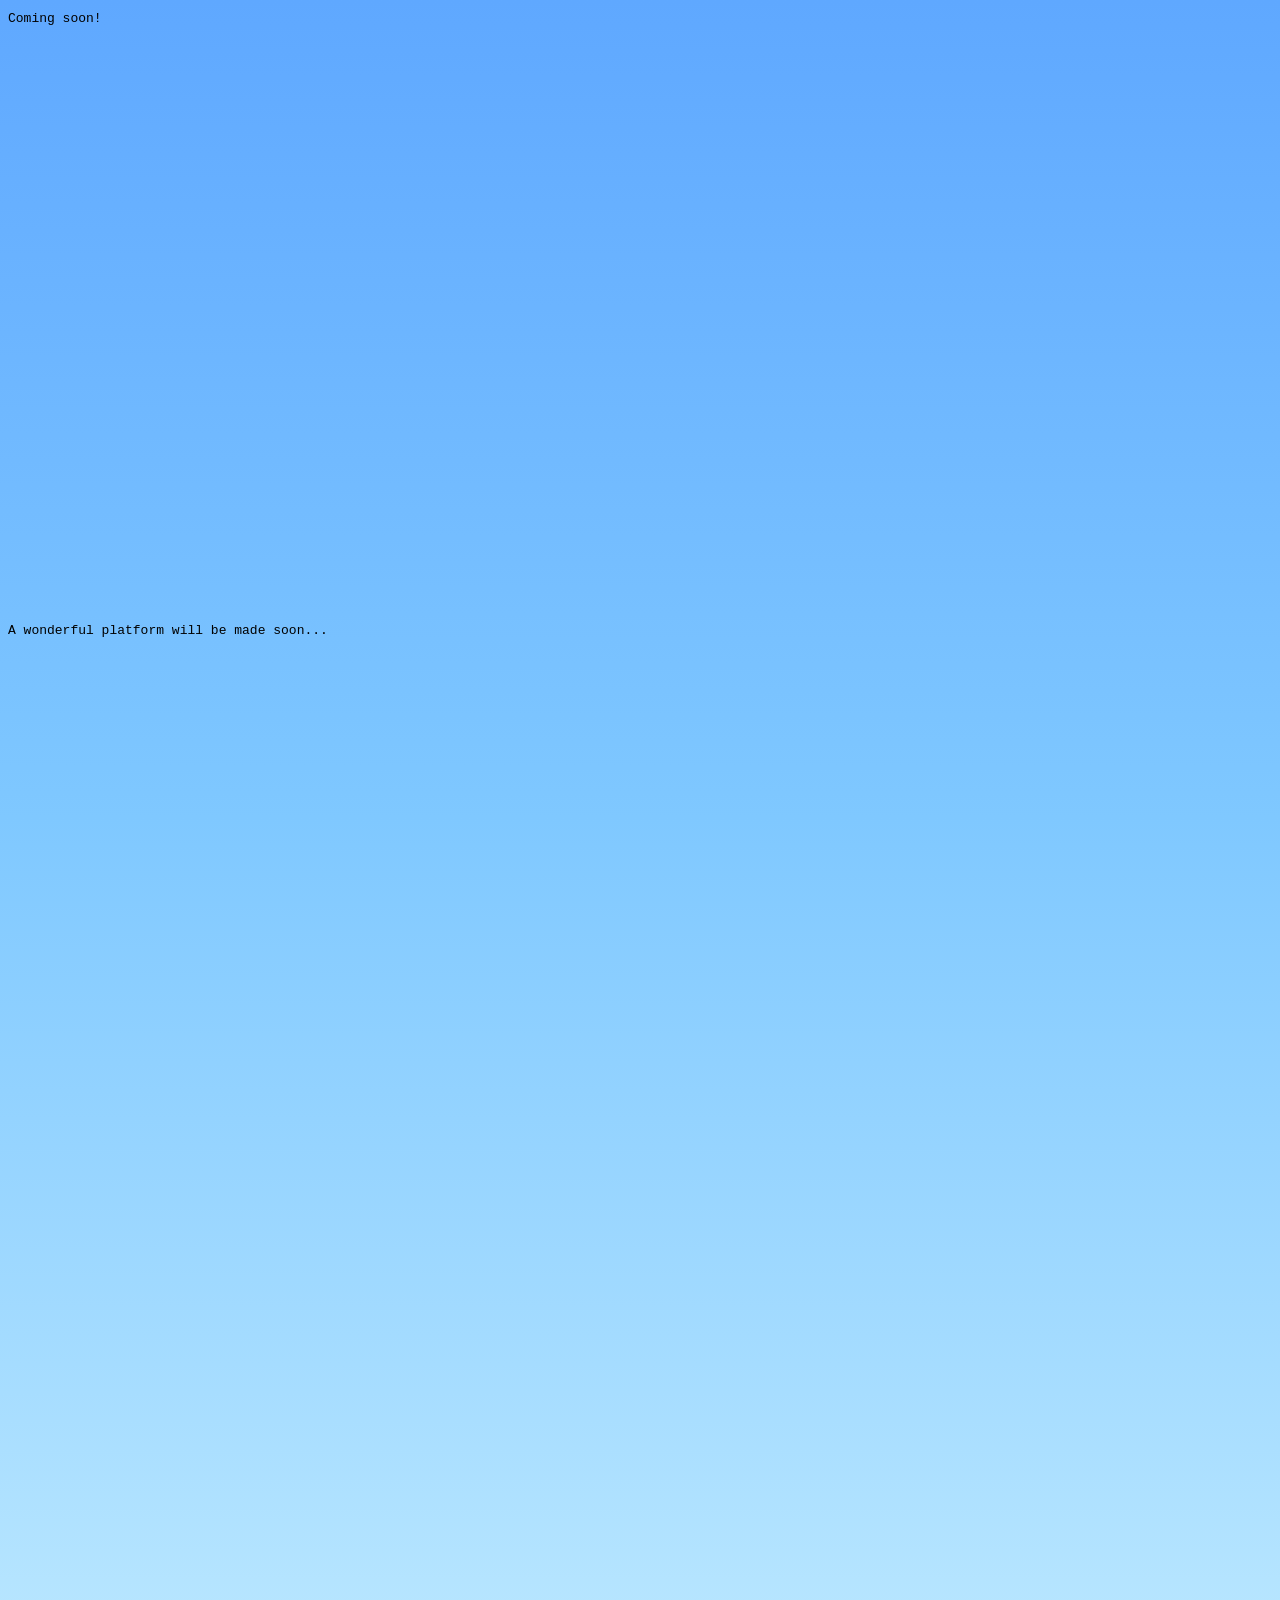
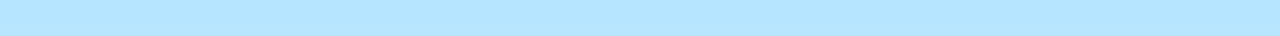
==== index.html @ 1860f33e "Create index.html" ====
<!DOCTYPE html>
<html>
<head>
<title>Everfrost</title>
</head>
<body style="background: #5FA8FF; background: linear-gradient(180deg, rgba(95, 168, 255, 1) 0%, rgba(127, 200, 255, 1) 50%, rgba(184, 230, 255, 1) 100%);">

<code>Coming soon!</code>
<br /><br /><br /><br /> <br /><br /><br /><br /><br /><br /><br /><br /><br /><br /><br /><br /><br /><br /><br /><br /><br /><br /><br /><br /><br /><br /><br /><br /><br /><br /><br /><br /><br /><br /><code>A wonderful platform will be made soon...</code><br /><br /><br /><br /><br /><br /><br /><br /><br /><br /><br /><br /><br /><br /><br /><br /><br /><br /><br /><br /><br /><br /><br /><br /><br /><br /><br /><br /><br /><br /><br /><br /><br /><br /><br /><br /><br /><br /><br /><br /><br /><br /><br /><br /><br /><br /><br /><br /><br /><br /><br /><br /><br /><br /><br /><br />

</body>
</html>
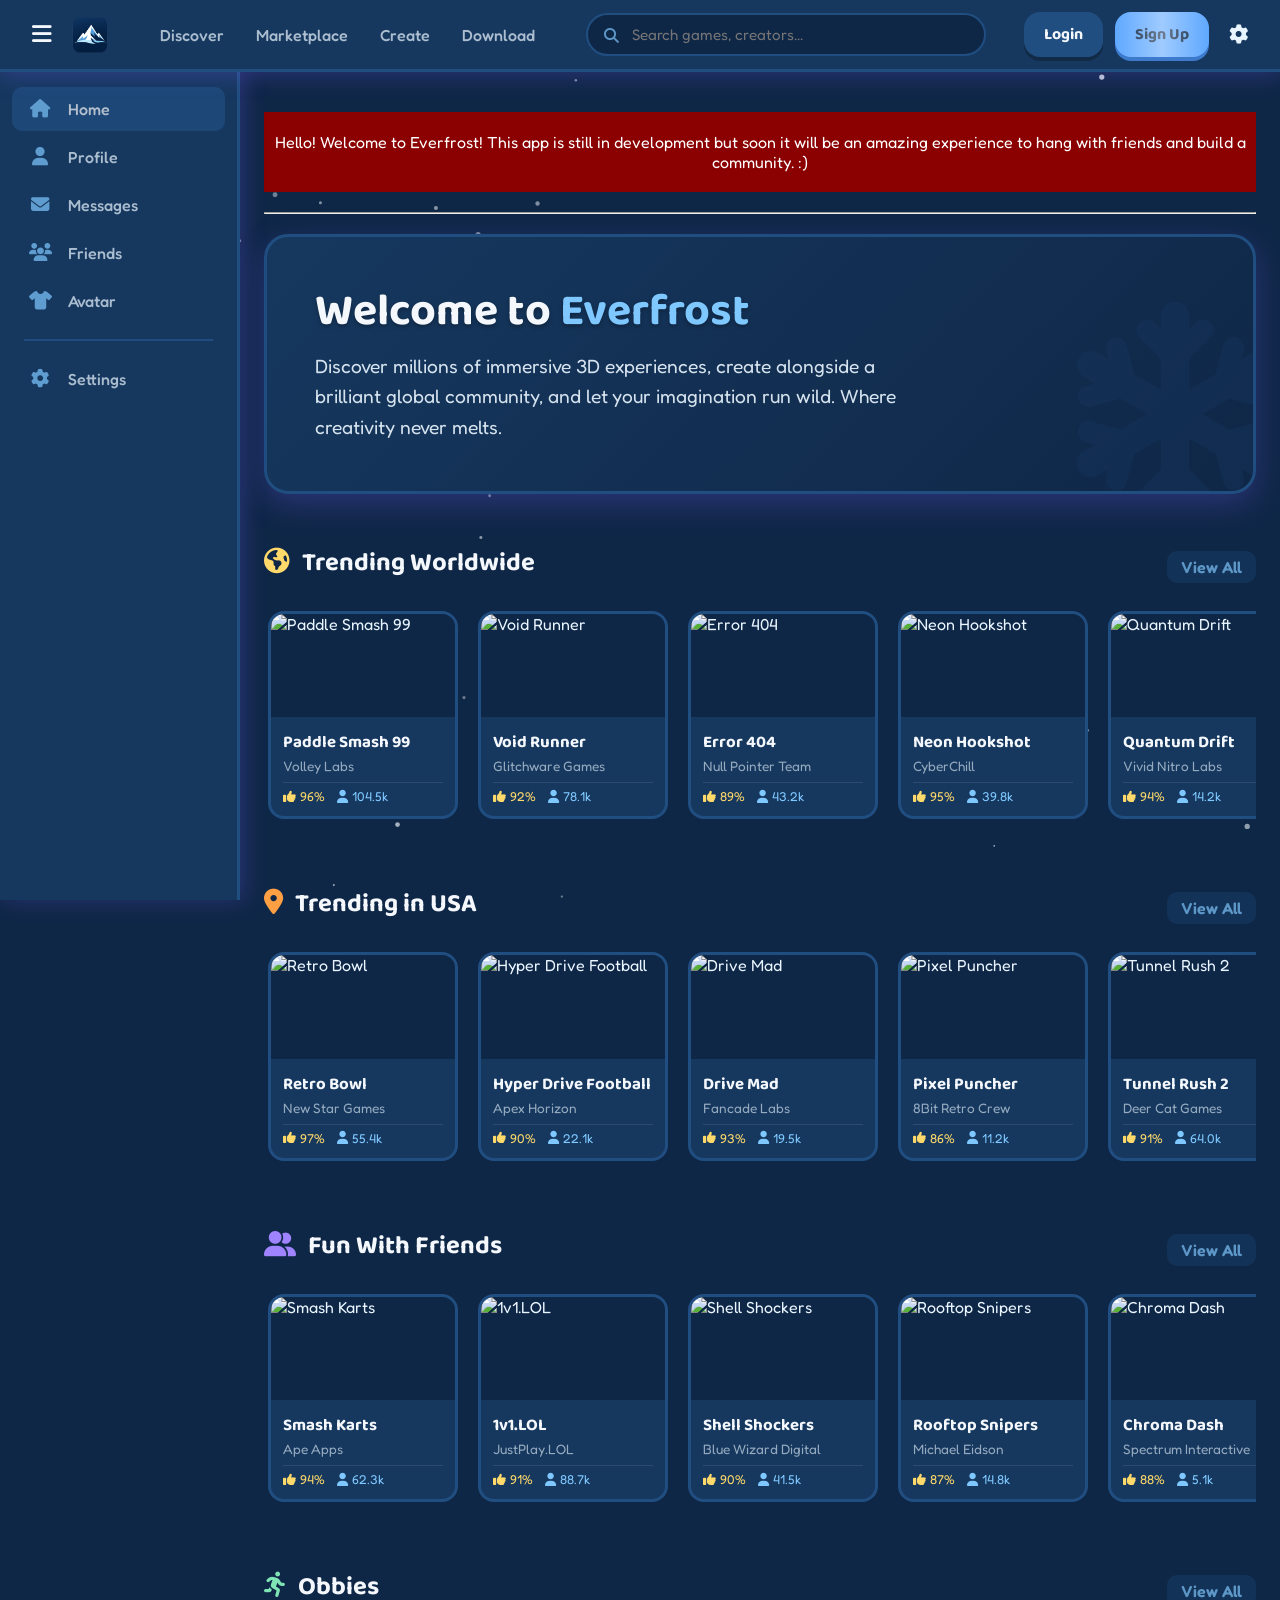
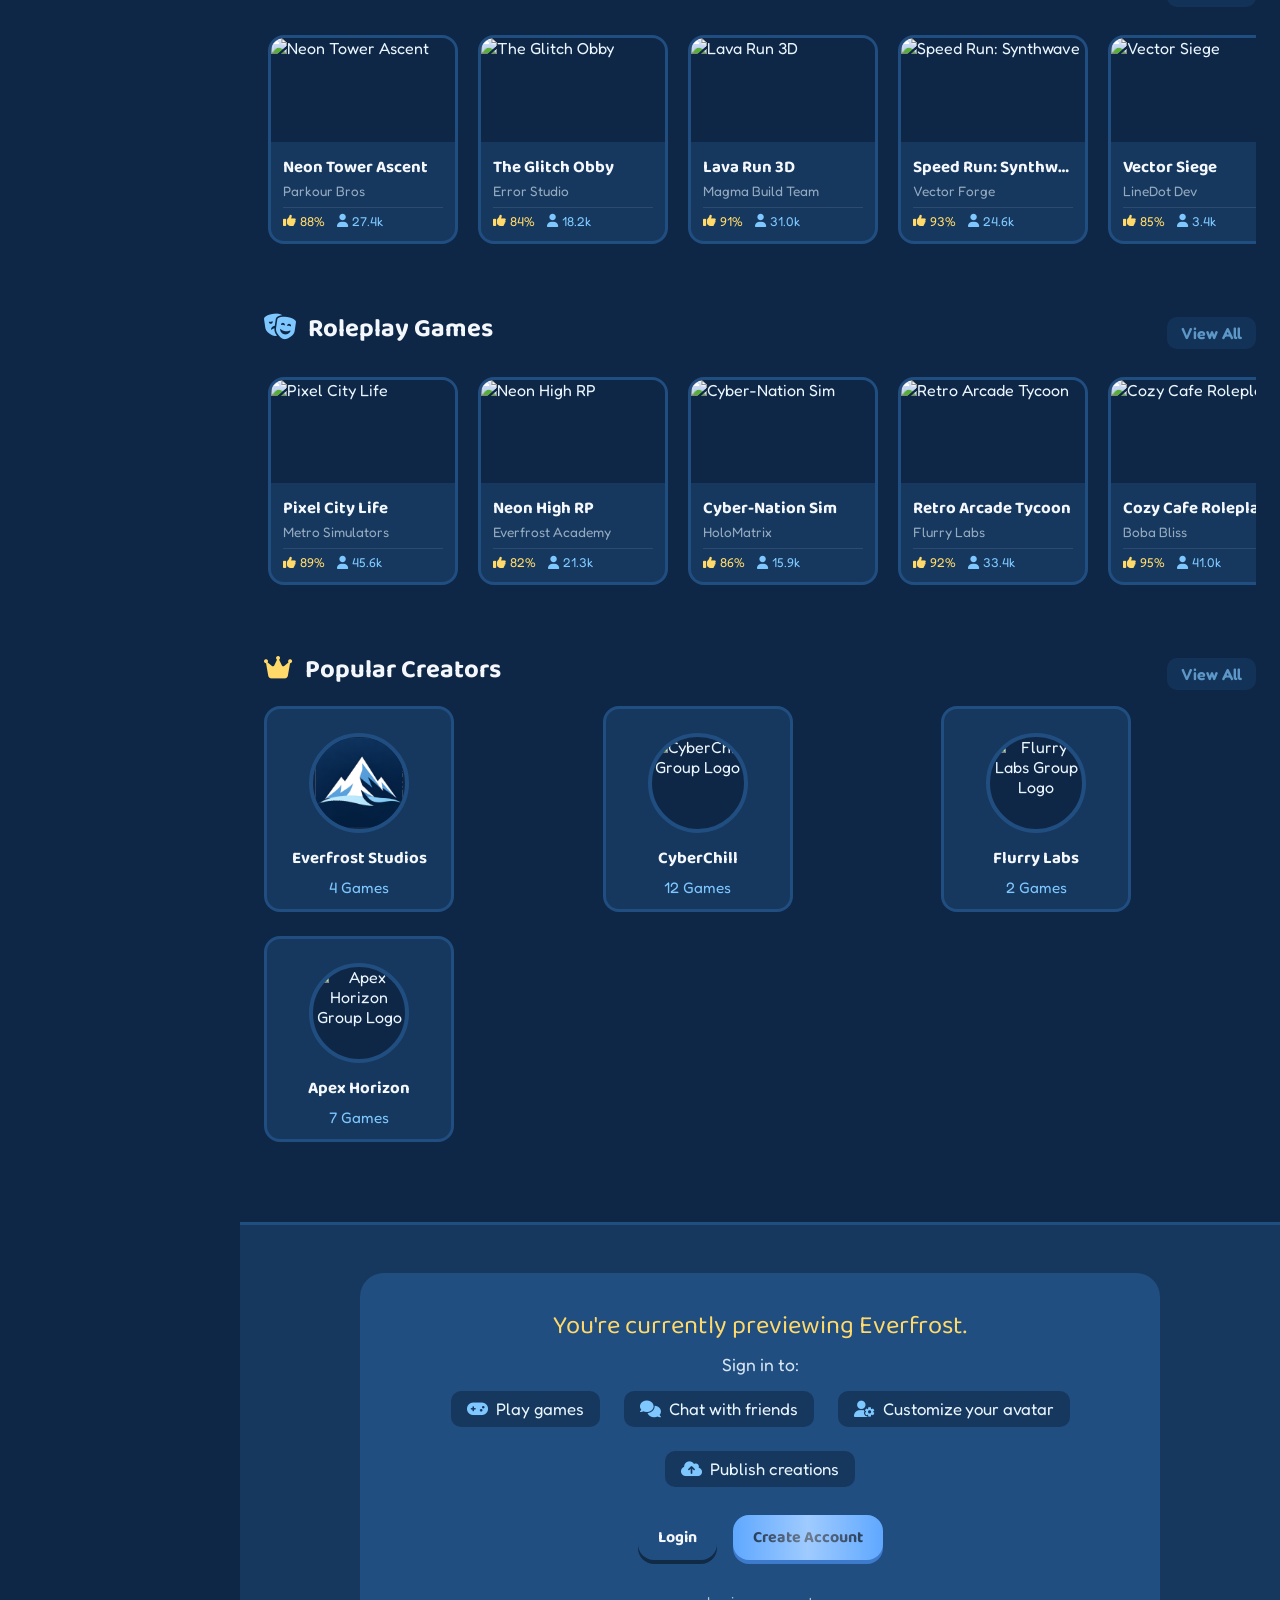
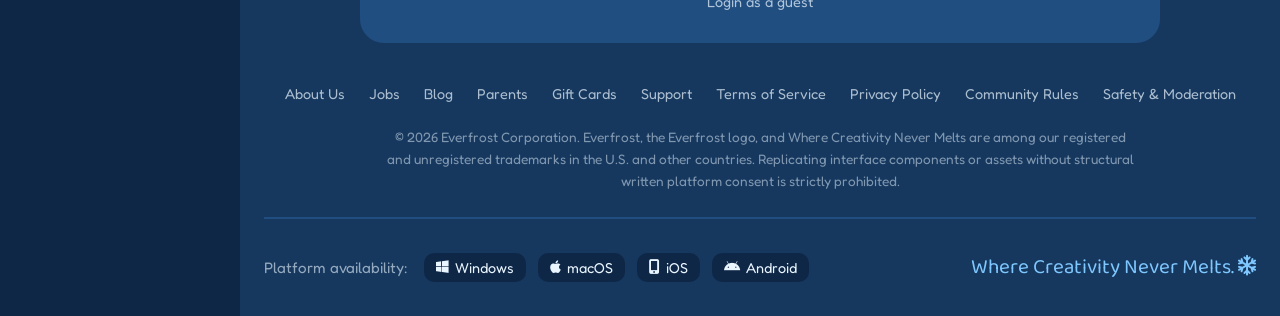
==== commit c6dad525: "Change greeting from 'Hello' to 'Goodbye'" ====
--- a/index.html
+++ b/index.html
@@ -1,12 +1,1697 @@
 <!DOCTYPE html>
-<html>
+<html lang="en">
 <head>
-<title>Everfrost</title>
+    <meta charset="UTF-8">
+    <meta name="viewport" content="width=device-width, initial-scale=1.0">
+    <title>Welcome to Everfrost: Where Creativity Never Melts</title>
+    
+    <link rel="icon" href="https://everfrostapp.github.io/assets/logos/favicon.ico">
+    <link rel="icon" type="image/png" href="/assets/logos/favicon-96x96.png" sizes="96x96" />
+    <link rel="icon" type="image/svg+xml" href="/assets/logos/favicon.svg" />
+    <link rel="shortcut icon" href="/assets/logos/favicon.ico" />
+    <link rel="apple-touch-icon" sizes="180x180" href="/assets/logos/apple-touch-icon.png" />
+    <meta name="apple-mobile-web-app-title" content="Everfrost" />
+    <link rel="manifest" href="/assets/logos/site.webmanifest" />
+
+    <link href="https://fonts.googleapis.com/css2?family=Baloo+2:wght@700&family=Fredoka:wght@400;500;700&display=swap" rel="stylesheet">
+    
+    <link rel="stylesheet" href="https://cdnjs.cloudflare.com/ajax/libs/font-awesome/6.4.2/css/all.min.css">
+
+    <style>
+        /* ========================================================================== 
+           EVERFROST CORE THEME & RESET 
+           ========================================================================== */ 
+        :root { 
+            /* Colors */ 
+            --primary: #5FA8FF; 
+            --primary-light: #7FC8FF; 
+            --background: #0F2747; 
+            --surface: #16385F; 
+            --surface-light: #214E81; 
+            --snow: #F4F8FC; 
+            --text: #EAF6FF; 
+            --success: #7FE5B5; 
+            --warning: #FFD96A; 
+            --danger: #FF7272; 
+            
+            /* NEW UPGRADE: Palette Depth Variables */
+            --cyan-accent: #A3E5FF;
+            --purple-glow: rgba(124, 92, 255, 0.25);
+            
+            /* Radius */ 
+            --radius-sm: 10px; 
+            --radius-md: 16px; 
+            --radius-lg: 24px; 
+            /* Transitions */ 
+            --transition-smooth: cubic-bezier(0.25, 0.8, 0.25, 1); 
+        } 
+        * { 
+            box-sizing: border-box; 
+            margin: 0; 
+            padding: 0; 
+        } 
+        body.ef-body { 
+            background-color: var(--background); 
+            color: var(--text); 
+            font-family: 'Fredoka', sans-serif; 
+            min-height: 100vh; 
+            display: flex; 
+            flex-direction: column; 
+            overflow-x: hidden; 
+        } 
+        h1, h2, h3, h4, .ef-logo-text, .ef-btn { 
+            font-family: 'Baloo 2', sans-serif; 
+            font-weight: 700; 
+        } 
+        a { 
+            color: inherit; 
+            text-decoration: none; 
+        } 
+
+        /* Background Canvas Layer for Snow */
+        #snow-canvas {
+            position: fixed;
+            top: 0;
+            left: 0;
+            width: 100%;
+            height: 100%;
+            z-index: 1;
+            pointer-events: none;
+        }
+        
+        /* ========================================================================== 
+           LAYOUT CONTAINERS & SIDEBAR SPACE
+           ========================================================================== */ 
+        .ef-nav-container, .ef-content-container, .ef-footer-container { 
+            width: 100%; 
+            max-width: 1400px; 
+            margin: 0 auto; 
+            padding: 0 24px; 
+            position: relative;
+            z-index: 2;
+        } 
+        .ef-main-content { 
+            flex: 1; 
+            padding: 40px 0; 
+            margin-left: 240px; 
+            transition: margin-left 0.3s var(--transition-smooth);
+            position: relative;
+            z-index: 2;
+        } 
+        
+        /* ROBLOX-STYLE HORIZONTAL CAROUSEL TRACKS */
+        .ef-carousel-container {
+            position: relative;
+            width: 100%;
+        }
+        .ef-carousel-track {
+            display: flex;
+            gap: 20px;
+            overflow-x: auto;
+            scroll-behavior: smooth;
+            padding: 12px 4px 24px 4px;
+            scrollbar-width: none; /* Firefox */
+        }
+        .ef-carousel-track::-webkit-scrollbar {
+            display: none; /* Chrome/Safari */
+        }
+
+        /* Grid Layouts for Creators remaining static */ 
+        .ef-grid { 
+            display: grid; 
+            gap: 24px; 
+        } 
+        .ef-grid-creators { 
+            grid-template-columns: repeat(auto-fill, minmax(280px, 1fr)); 
+        } 
+        
+        /* ========================================================================== 
+           COMPONENTS: HEADER & INTERACTIVE SEARCH DROPDOWN
+           ========================================================================== */ 
+        .ef-header { 
+            background-color: var(--surface); 
+            padding: 12px 0; 
+            border-bottom: 3px solid var(--surface-light); 
+            box-shadow: 0 4px 20px var(--purple-glow); 
+            position: sticky; 
+            top: 0; 
+            z-index: 110; 
+        } 
+        .ef-nav-container { 
+            display: flex; 
+            align-items: center; 
+            justify-content: space-between;
+            gap: 24px; 
+        } 
+        .ef-menu-toggle {
+            background: none;
+            border: none;
+            color: var(--snow);
+            font-size: 1.4rem;
+            cursor: pointer;
+            padding: 4px 8px;
+            border-radius: var(--radius-sm);
+            transition: background-color 0.2s;
+            display: flex;
+            align-items: center;
+            justify-content: center;
+        }
+        .ef-menu-toggle:hover {
+            background-color: var(--surface-light);
+        }
+        .ef-header-left {
+            display: flex;
+            align-items: center;
+            gap: 12px;
+            flex-shrink: 0;
+        }
+        .ef-logo { 
+            display: flex; 
+            align-items: center; 
+            color: var(--snow); 
+        } 
+        .ef-logo-img {
+            height: 36px;
+            width: auto;
+            object-fit: contain;
+        }
+        .ef-nav {
+            display: flex;
+            align-items: center;
+        }
+        .ef-nav-list { 
+            display: flex; 
+            list-style: none; 
+            gap: 4px; 
+        } 
+        .ef-nav-link { 
+            font-size: 1rem; 
+            padding: 8px 14px; 
+            border-radius: var(--radius-sm); 
+            transition: all 0.2s var(--transition-smooth); 
+            font-weight: 500; 
+            white-space: nowrap;
+        } 
+        .ef-nav-link:hover, .ef-nav-link.ef-active { 
+            background-color: var(--surface-light); 
+            color: var(--cyan-accent); 
+        } 
+        
+        /* Search Container System */ 
+        .ef-search-container { 
+            flex: 1; 
+            max-width: 400px; 
+            position: relative;
+        } 
+        .ef-search-input-wrapper { 
+            position: relative; 
+            width: 100%; 
+        } 
+        .ef-search-icon { 
+            position: absolute; 
+            left: 18px; 
+            top: 50%; 
+            transform: translateY(-50%); 
+            color: var(--primary-light); 
+            opacity: 0.7; 
+            font-size: 0.95rem; 
+            z-index: 5;
+        } 
+        .ef-search-input { 
+            width: 100%; 
+            background-color: var(--background); 
+            border: 2px solid var(--surface-light); 
+            border-radius: var(--radius-lg); 
+            padding: 10px 20px 10px 44px; 
+            color: var(--snow); 
+            font-family: inherit; 
+            font-size: 0.95rem; 
+            transition: all 0.2s var(--transition-smooth); 
+            position: relative;
+        } 
+        .ef-search-input:focus { 
+            outline: none; 
+            border-color: var(--primary); 
+            box-shadow: 0 0 12px rgba(95, 168, 255, 0.2); 
+        } 
+        
+        .ef-search-dropdown {
+            position: absolute;
+            top: 100%;
+            left: 0;
+            right: 0;
+            margin-top: 8px;
+            background-color: var(--surface);
+            border: 2px solid var(--surface-light);
+            border-radius: var(--radius-md);
+            box-shadow: 0 12px 28px rgba(0, 0, 0, 0.6);
+            display: none;
+            flex-direction: column;
+            overflow: hidden;
+            z-index: 200;
+        }
+        .ef-dropdown-item {
+            display: flex;
+            align-items: center;
+            gap: 12px;
+            padding: 12px 18px;
+            font-size: 0.95rem;
+            color: var(--text);
+            transition: background-color 0.15s;
+            cursor: pointer;
+            border-bottom: 1px solid rgba(33, 78, 129, 0.4);
+        }
+        .ef-dropdown-item:last-child {
+            border-bottom: none;
+        }
+        .ef-dropdown-item:hover {
+            background-color: var(--surface-light);
+        }
+        .ef-dropdown-item i {
+            color: var(--primary-light);
+            width: 18px;
+            text-align: center;
+            opacity: 0.8;
+        }
+        .ef-dropdown-query {
+            font-weight: 700;
+            color: var(--snow);
+            max-width: 180px;
+            overflow: hidden;
+            text-overflow: ellipsis;
+            white-space: nowrap;
+        }
+        .ef-dropdown-target {
+            opacity: 0.6;
+            margin-left: auto;
+            font-size: 0.85rem;
+            background-color: var(--background);
+            padding: 3px 8px;
+            border-radius: 6px;
+        }
+
+        .ef-auth-actions { 
+            display: flex; 
+            gap: 12px; 
+            flex-shrink: 0;
+            align-items: center;
+        } 
+
+        /* ========================================================================== 
+           LEFT NAVIGATION SIDEBAR (SIDENAV)
+           ========================================================================== */
+        .ef-sidebar {
+            position: fixed;
+            top: 67px; 
+            left: 0;
+            bottom: 0;
+            width: 240px;
+            background-color: var(--surface);
+            border-right: 3px solid var(--surface-light);
+            box-shadow: 4px 0 20px var(--purple-glow); 
+            z-index: 90;
+            padding: 20px 0;
+            overflow-y: auto;
+            transition: transform 0.3s var(--transition-smooth);
+        }
+        .ef-sidebar-menu {
+            list-style: none;
+            display: flex;
+            flex-direction: column;
+            gap: 4px;
+            padding: 0 12px;
+        }
+        .ef-sidebar-link {
+            display: flex;
+            align-items: center;
+            gap: 16px;
+            padding: 12px 16px;
+            border-radius: var(--radius-sm);
+            font-size: 1rem;
+            font-weight: 500;
+            color: var(--text);
+            transition: all 0.2s;
+        }
+        .ef-sidebar-link i {
+            font-size: 1.15rem;
+            width: 24px;
+            text-align: center;
+            color: var(--primary-light);
+        }
+        .ef-sidebar-link:hover, .ef-sidebar-link.ef-active {
+            background-color: var(--surface-light);
+            color: var(--snow);
+        }
+        .ef-sidebar-divider {
+            border: 0;
+            height: 2px;
+            background-color: var(--surface-light);
+            margin: 12px 12px;
+        }
+
+        
+        /* ========================================================================== 
+           COMPONENTS: BUTTONS & ANIMATED SHIMMER
+           ========================================================================== */ 
+        .ef-btn { 
+            display: inline-flex; 
+            align-items: center; 
+            justify-content: center; 
+            gap: 10px; 
+            padding: 10px 20px; 
+            font-size: 1rem; 
+            border-radius: var(--radius-md); 
+            border: none; 
+            cursor: pointer; 
+            position: relative;
+            overflow: hidden;
+            transition: all 0.2s var(--transition-smooth); 
+        } 
+        .ef-btn-full { 
+            width: 100%; 
+        } 
+
+        @keyframes ice-shimmer {
+            0% { transform: translateX(-150%) skewX(-25deg); }
+            100% { transform: translateX(150%) skewX(-25deg); }
+        }
+        .ef-btn-primary::after, .ef-btn-play::after {
+            content: '';
+            position: absolute;
+            top: 0; left: 0; width: 100%; height: 100%;
+            background: linear-gradient(90deg, transparent, rgba(255, 255, 255, 0.4), transparent);
+            animation: ice-shimmer 3s infinite linear;
+            pointer-events: none;
+        }
+
+        .ef-btn-primary { 
+            background-color: var(--primary); 
+            color: var(--background); 
+            box-shadow: 0 4px 0px #3D7ACC; 
+        } 
+        .ef-btn-primary:hover { 
+            background-color: var(--primary-light); 
+            transform: translateY(-2px); 
+            box-shadow: 0 6px 0px #3D7ACC; 
+        } 
+        .ef-btn-primary:active { 
+            transform: translateY(2px); 
+            box-shadow: 0 0px 0px #3D7ACC; 
+        } 
+        .ef-btn-secondary { 
+            background-color: var(--surface-light); 
+            color: var(--snow); 
+            box-shadow: 0 4px 0px #112B47; 
+        } 
+        .ef-btn-secondary:hover { 
+            background-color: #2D65A3; 
+            transform: translateY(-2px); 
+            box-shadow: 0 6px 0px #112B47; 
+        } 
+        .ef-btn-secondary:active { 
+            transform: translateY(2px); 
+            box-shadow: 0 0px 0px #112B47; 
+        } 
+        .ef-btn-play { 
+            background-color: var(--success); 
+            color: var(--background); 
+            box-shadow: 0 4px 0px #4DB284; 
+        } 
+        .ef-btn-play:hover { 
+            background-color: #9AECD2; 
+            transform: translateY(-2px); 
+            box-shadow: 0 6px 0px #4DB284; 
+        } 
+        .ef-btn-play:active { 
+            transform: translateY(2px); 
+            box-shadow: 0 0px 0px #4DB284; 
+        } 
+
+        /* Settings Toggle Specific Button */
+        .ef-btn-settings {
+            background: none;
+            color: var(--text);
+            font-size: 1.2rem;
+            padding: 8px;
+            border-radius: var(--radius-sm);
+            box-shadow: none;
+        }
+        .ef-btn-settings:hover {
+            background-color: var(--surface-light);
+            color: var(--cyan-accent);
+        }
+        
+        /* ========================================================================== 
+           HERO GREETING SECTION 
+           ========================================================================== */
+        .ef-hero-greeting {
+            background: linear-gradient(135deg, var(--surface) 0%, var(--background) 100%);
+            border: 3px solid var(--surface-light);
+            border-radius: var(--radius-lg);
+            padding: 48px;
+            margin-bottom: 48px;
+            position: relative;
+            box-shadow: 0 10px 30px var(--purple-glow);
+            overflow: hidden;
+        }
+        .ef-hero-greeting::before {
+            content: '\f2dc';
+            font-family: 'Font Awesome 6 Free';
+            font-weight: 900;
+            position: absolute;
+            right: -20px;
+            bottom: -40px;
+            font-size: 14rem;
+            color: var(--surface-light);
+            opacity: 0.15;
+            pointer-events: none;
+        }
+        .ef-hero-title {
+            font-size: 2.8rem;
+            color: var(--snow);
+            line-height: 1.2;
+            margin-bottom: 12px;
+            text-shadow: 0 2px 4px rgba(0,0,0,0.3);
+        }
+        .ef-hero-title span {
+            color: var(--primary-light);
+        }
+        .ef-hero-subtitle {
+            font-size: 1.2rem;
+            color: var(--text);
+            max-width: 600px;
+            opacity: 0.9;
+            line-height: 1.6;
+        }
+
+        /* ========================================================================== 
+           HOMEPAGE CONTENT SECTIONS 
+           ========================================================================== */ 
+        .ef-section { 
+            margin-bottom: 40px; 
+        } 
+        .ef-section.ef-hidden-section {
+            display: none; /* Used to hide recommendation section if not logged in */
+        }
+        .ef-section-header { 
+            display: flex; 
+            justify-content: space-between; 
+            align-items: flex-end; 
+            margin-bottom: 16px; 
+        } 
+        .ef-section-title { 
+            font-size: 1.6rem; 
+            color: var(--snow); 
+            display: flex; 
+            align-items: center; 
+            gap: 12px; 
+        } 
+        .ef-title-icon { 
+            color: var(--warning); 
+        } 
+        .ef-title-icon.ef-icon-blue { color: var(--primary-light); }
+        .ef-title-icon.ef-icon-green { color: var(--success); }
+        .ef-title-icon.ef-icon-purple { color: #A084FF; }
+        .ef-title-icon.ef-icon-orange { color: #FF9F43; }
+
+        .ef-view-all { 
+            color: var(--primary-light); 
+            font-weight: 600; 
+            font-size: 1rem; 
+            padding: 6px 14px; 
+            border-radius: var(--radius-sm); 
+            background-color: var(--surface); 
+            transition: background-color 0.2s; 
+        } 
+        .ef-view-all:hover { 
+            background-color: var(--surface-light); 
+        } 
+        
+        /* ========================================================================== 
+           ROBLOX-STYLE CARD SYSTEM WITH HOVER HOOK OVERLAYS
+           ========================================================================== */ 
+        .ef-card { 
+            background-color: var(--surface); 
+            border-radius: var(--radius-md); 
+            border: 3px solid var(--surface-light); 
+            overflow: hidden; 
+            transition: transform 0.25s var(--transition-smooth), box-shadow 0.25s var(--transition-smooth), border-color 0.25s; 
+            display: flex; 
+            flex-direction: column; 
+            min-width: 190px;
+            width: 190px;
+            flex-shrink: 0;
+        } 
+        .ef-card:hover { 
+            transform: translateY(-4px); 
+            box-shadow: 0 10px 20px var(--purple-glow); 
+            border-color: var(--cyan-accent); 
+        } 
+        .ef-card-thumbnail-wrapper { 
+            position: relative; 
+            width: 100%; 
+            padding-top: 56.25%; 
+            background-color: var(--background); 
+            overflow: hidden;
+        } 
+        .ef-card-img { 
+            position: absolute; 
+            top: 0; 
+            left: 0; 
+            width: 100%; 
+            height: 100%; 
+            object-fit: cover;
+            transition: transform 0.3s;
+        } 
+        .ef-card:hover .ef-card-img {
+            transform: scale(1.05);
+        }
+
+        /* NEW HOVER SYSTEM LAYER */
+        .ef-hover-play-overlay {
+            position: absolute;
+            top: 0;
+            left: 0;
+            width: 100%;
+            height: 100%;
+            background-color: rgba(15, 39, 71, 0.75);
+            display: flex;
+            align-items: center;
+            justify-content: center;
+            opacity: 0;
+            transition: opacity 0.2s ease;
+            z-index: 10;
+        }
+        .ef-card:hover .ef-hover-play-overlay {
+            opacity: 1;
+        }
+        .ef-hover-play-btn {
+            width: 48px;
+            height: 48px;
+            border-radius: 50%;
+            background-color: var(--success);
+            color: var(--background);
+            display: flex;
+            align-items: center;
+            justify-content: center;
+            font-size: 1.3rem;
+            box-shadow: 0 4px 12px rgba(127, 229, 181, 0.4);
+            transform: scale(0.8);
+            transition: transform 0.2s var(--transition-smooth);
+            border: none;
+            cursor: pointer;
+        }
+        .ef-card:hover .ef-hover-play-btn {
+            transform: scale(1);
+        }
+
+        .ef-card-body { 
+            padding: 12px; 
+            display: flex; 
+            flex-direction: column; 
+            flex-grow: 1; 
+        } 
+        .ef-card-title { 
+            font-size: 1.05rem; 
+            color: var(--snow); 
+            margin-bottom: 2px; 
+            white-space: nowrap; 
+            overflow: hidden; 
+            text-overflow: ellipsis; 
+        } 
+        .ef-card-developer { 
+            font-size: 0.85rem; 
+            color: var(--text); 
+            opacity: 0.6; 
+            margin-bottom: 8px; 
+            white-space: nowrap;
+            overflow: hidden;
+            text-overflow: ellipsis;
+        } 
+        
+        /* ROBLOX PLATFORM METRICS SUB-ROW */
+        .ef-card-metrics {
+            display: flex;
+            align-items: center;
+            gap: 12px;
+            font-size: 0.8rem;
+            margin-top: auto;
+            border-top: 1px solid rgba(234, 246, 255, 0.1);
+            padding-top: 6px;
+        }
+        .ef-metric-item {
+            display: flex;
+            align-items: center;
+            gap: 4px;
+        }
+        .ef-metric-item.ef-rating {
+            color: var(--warning);
+        }
+        .ef-metric-item.ef-active-players {
+            color: var(--primary-light);
+        }
+
+        .ef-verified-badge { 
+            color: var(--primary-light); 
+            font-size: 0.8rem; 
+            margin-left: 2px;
+        } 
+        .ef-creator-card { 
+            padding-top: 24px; 
+        } 
+        .ef-creator-avatar-wrapper { 
+            width: 100px; 
+            height: 100px; 
+            margin: 0 auto; 
+            border-radius: 50%; 
+            border: 4px solid var(--surface-light); 
+            overflow: hidden; 
+            background-color: var(--background); 
+        } 
+        .ef-creator-avatar-img { 
+            width: 100%; 
+            height: 100%; 
+            object-fit: cover;
+        } 
+        .ef-text-center { 
+            text-align: center; 
+            align-items: center; 
+        } 
+        .ef-creator-stats { 
+            font-size: 0.95rem; 
+            color: var(--primary-light); 
+            margin-top: 4px; 
+        } 
+
+        /* Settings Toggle Visual Switch Layout styling inside modal */
+        .ef-settings-row {
+            display: flex;
+            align-items: center;
+            justify-content: space-between;
+            background-color: var(--background);
+            padding: 16px;
+            border-radius: var(--radius-md);
+            margin-top: 16px;
+            border: 2px solid var(--surface-light);
+            width: 100%;
+        }
+        .ef-switch-label {
+            font-weight: 500;
+            color: var(--snow);
+        }
+        .ef-preview-notice {
+            font-size: 0.85rem;
+            color: var(--warning);
+            margin-top: 12px;
+            opacity: 0.95;
+            background: rgba(255, 217, 106, 0.1);
+            padding: 8px 12px;
+            border-radius: var(--radius-sm);
+            line-height: 1.4;
+        }
+        
+        /* ========================================================================== 
+           FOOTER SECTION 
+           ========================================================================== */ 
+        .ef-footer { 
+            background-color: var(--surface); 
+            padding: 48px 0 32px 0; 
+            border-top: 3px solid var(--surface-light); 
+            margin-top: auto; 
+            margin-left: 240px; 
+            transition: margin-left 0.3s var(--transition-smooth);
+            position: relative;
+            z-index: 2;
+        } 
+        .ef-footer-preview-alert { 
+            background-color: var(--surface-light); 
+            border-radius: var(--radius-lg); 
+            padding: 32px; 
+            text-align: center; 
+            max-width: 800px; 
+            margin: 0 auto 40px auto; 
+        } 
+        .ef-footer-preview-text { 
+            font-family: 'Baloo 2', sans-serif; 
+            font-size: 1.6rem; 
+            color: var(--warning); 
+            margin-bottom: 8px; 
+        } 
+        .ef-footer-cta-text { 
+            font-size: 1.1rem; 
+            opacity: 0.9; 
+            margin-bottom: 16px; 
+        } 
+        .ef-footer-features-list { 
+            display: flex; 
+            flex-wrap: wrap; 
+            justify-content: center; 
+            gap: 24px; 
+            list-style: none; 
+            margin-bottom: 28px; 
+        } 
+        .ef-footer-features-list li { 
+            font-size: 1.05rem; 
+            background-color: var(--surface); 
+            padding: 8px 16px; 
+            border-radius: var(--radius-sm); 
+            display: flex; 
+            align-items: center; 
+            gap: 8px; 
+        } 
+        .ef-feature-icon { 
+            color: var(--primary-light); 
+        } 
+        .ef-footer-actions { 
+            display: flex; 
+            justify-content: center; 
+            gap: 16px; 
+            align-items: center;
+            flex-wrap: wrap;
+        } 
+        
+        .ef-footer-legal-nav {
+            display: flex;
+            justify-content: center;
+            flex-wrap: wrap;
+            gap: 16px 24px;
+            margin-bottom: 24px;
+            list-style: none;
+        }
+        .ef-footer-legal-link {
+            font-size: 0.9rem;
+            opacity: 0.7;
+            transition: opacity 0.2s;
+        }
+        .ef-footer-legal-link:hover {
+            opacity: 1;
+            color: var(--primary-light);
+            text-decoration: underline;
+        }
+        .ef-footer-corporate-info {
+            text-align: center;
+            font-size: 0.85rem;
+            opacity: 0.5;
+            line-height: 1.6;
+            max-width: 750px;
+            margin: 0 auto 24px auto;
+        }
+        .ef-footer-divider { 
+            border: 0; 
+            height: 2px; 
+            background-color: var(--surface-light); 
+            margin-bottom: 32px; 
+        } 
+        
+        .ef-footer-bottom { 
+            display: flex; 
+            justify-content: space-between; 
+            align-items: center; 
+            gap: 24px; 
+        } 
+        .ef-footer-platforms { 
+            display: flex; 
+            align-items: center; 
+            gap: 16px; 
+            flex-wrap: wrap;
+        } 
+        .ef-platform-label { 
+            opacity: 0.6; 
+            font-size: 0.95rem; 
+        } 
+        .ef-platform-list { 
+            display: flex; 
+            list-style: none; 
+            gap: 12px; 
+            flex-wrap: wrap;
+        } 
+        .ef-platform-item { 
+            display: flex; 
+            align-items: center; 
+            gap: 6px; 
+            background-color: var(--background); 
+            padding: 6px 12px; 
+            border-radius: var(--radius-sm); 
+            font-size: 0.9rem; 
+            white-space: nowrap;
+        } 
+        .ef-footer-slogan { 
+            font-family: 'Baloo 2', sans-serif; 
+            font-size: 1.3rem; 
+            color: var(--primary-light); 
+            white-space: nowrap;
+        } 
+        
+        /* ========================================================================== 
+           MODAL DIALOG 
+           ========================================================================== */ 
+        .ef-modal-backdrop { 
+            position: fixed; 
+            top: 0; 
+            left: 0; 
+            width: 100%; 
+            height: 100%; 
+            background-color: rgba(15, 39, 71, 0.85); 
+            backdrop-filter: blur(4px); 
+            display: flex; 
+            align-items: center; 
+            justify-content: center; 
+            z-index: 1000; 
+            opacity: 0; 
+            pointer-events: none; 
+            transition: opacity 0.3s var(--transition-smooth); 
+        } 
+        .ef-modal-backdrop.ef-modal-active { 
+            opacity: 1; 
+            pointer-events: auto; 
+        } 
+        .ef-modal { 
+            background-color: var(--surface); 
+            border: 3px solid var(--primary-light); 
+            border-radius: var(--radius-lg); 
+            width: 100%; 
+            max-width: 450px; 
+            box-shadow: 0 20px 40px rgba(0,0,0,0.5); 
+            transform: scale(0.9); 
+            transition: transform 0.3s var(--transition-smooth); 
+            margin: 0 16px;
+        } 
+        .ef-modal-backdrop.ef-modal-active .ef-modal { 
+            transform: scale(1); 
+        } 
+        .ef-modal-header { 
+            padding: 20px 24px; 
+            border-bottom: 2px solid var(--surface-light); 
+            display: flex; 
+            justify-content: space-between; 
+            align-items: center; 
+        } 
+        .ef-modal-title { 
+            font-size: 1.6rem; 
+            color: var(--snow); 
+        } 
+        .ef-modal-close-btn { 
+            background: none; 
+            border: none; 
+            color: var(--text); 
+            font-size: 2rem; 
+            cursor: pointer; 
+            line-height: 1; 
+            opacity: 0.6; 
+            transition: opacity 0.2s; 
+        } 
+        .ef-modal-close-btn:hover { 
+            opacity: 1; 
+            color: var(--danger); 
+        } 
+        .ef-modal-body { 
+            padding: 24px; 
+            text-align: center; 
+        } 
+        .ef-modal-highlight { 
+            font-family: 'Baloo 2', sans-serif; 
+            font-size: 1.3rem; 
+            color: var(--warning); 
+            margin-bottom: 8px; 
+        } 
+        .ef-modal-text { 
+            font-size: 1.05rem; 
+            opacity: 0.9; 
+        } 
+        .ef-modal-footer { 
+            padding: 0 24px 24px 24px; 
+            display: flex; 
+            flex-direction: column; 
+            gap: 12px; 
+            align-items: center;
+        } 
+        
+        /* ========================================================================== 
+           RESPONSIVE DESIGN BREAKPOINTS 
+           ========================================================================== */ 
+        @media (max-width: 1200px) {
+            .ef-sidebar {
+                transform: translateX(-100%); 
+            }
+            .ef-sidebar.ef-sidebar-open {
+                transform: translateX(0);
+                box-shadow: 10px 0 30px rgba(0,0,0,0.4);
+            }
+            .ef-main-content, .ef-footer {
+                margin-left: 0; 
+            }
+        }
+
+        @media (max-width: 1024px) {
+    .ef-nav {
+        display: none;
+    }
+}
+            
+
+        @media (max-width: 850px) {
+            .ef-footer-bottom {
+                flex-direction: column;
+                justify-content: center;
+                text-align: center;
+                gap: 18px;
+            }
+            .ef-footer-platforms {
+                justify-content: center;
+            }
+        }
+
+        @media (max-width: 640px) { 
+            .ef-nav-container { 
+                flex-wrap: wrap; 
+            } 
+            .ef-search-container { 
+                order: 3; 
+                max-width: 100%; 
+                width: 100%; 
+                margin-top: 4px;
+            } 
+        }
+    
+        a {
+            font-size: 0.9rem;
+            opacity: 0.7;
+            transition: opacity 0.2s;
+        }
+        a:hover {
+            opacity: 1;
+            color: var(--primary-light);
+            text-decoration: underline;
+        }
+    
+        /* ========================================================================== 
+           UPGRADED DISCORD-STYLE SMOOTH ACCENT ANIMATION SWITCH 
+           ========================================================================== */
+        .setting-item {
+            display: flex;
+            align-items: center;
+            justify-content: center;
+        }
+
+        /* The Switch Track Frame */
+        .discord-switch {
+            position: relative;
+            display: inline-block;
+            width: 44px;
+            height: 24px;
+        }
+
+        /* Completely Hidden native Input checkbox */
+        .discord-switch input {
+            opacity: 0;
+            width: 0;
+            height: 0;
+        }
+
+        /* The Custom Rendered Slider Layer */
+        .discord-switch .slider {
+            position: absolute;
+            cursor: pointer;
+            top: 0; left: 0; right: 0; bottom: 0;
+            background-color: #4f545c; /* Discord Default Unchecked Gray */
+            transition: background-color 0.2s cubic-bezier(0.2, 0.8, 0.2, 1);
+            border-radius: 14px;
+        }
+
+        /* The Round Sliding Handle Knob */
+        .discord-switch .slider:before {
+            position: absolute;
+            content: "";
+            height: 18px;
+            width: 18px;
+            left: 3px;
+            bottom: 3px;
+            background-color: white;
+            /* Discord uses an energetic elastic snap curve for handle motion */
+            transition: transform 0.25s cubic-bezier(0.68, -0.55, 0.265, 1.55), width 0.15s ease, left 0.15s ease;
+            border-radius: 50%;
+            box-shadow: 0 2px 4px rgba(0, 0, 0, 0.3);
+            z-index: 2;
+        }
+
+        /* Active click distortion logic (Squashes slightly when clicked like Discord) */
+        .discord-switch active + .slider:before {
+            width: 22px;
+        }
+
+        /* Checked State Target Style Rules */
+        .discord-switch input:checked + .slider {
+            background-color: #00d2ff; /* Your crisp winter blue accent */
+        }
+
+        /* Snap slide movement right action script */
+        .discord-switch input:checked + .slider:before {
+            transform: translateX(20px);
+        }
+
+        /* High Energy Accent Pulse Exploding outward */
+        .discord-switch input:checked + .slider::after {
+            content: "";
+            position: absolute;
+            top: 0; left: 0; right: 0; bottom: 0;
+            border-radius: 14px;
+            box-shadow: 0 0 0 6px rgba(0, 210, 255, 0);
+            animation: discord-pulse 0.35s ease-out;
+            pointer-events: none;
+        }
+
+        @keyframes discord-pulse {
+            0% { box-shadow: 0 0 0 0px rgba(0, 210, 255, 0.6); }
+            100% { box-shadow: 0 0 0 8px rgba(0, 210, 255, 0); }
+        }
+    
+    /* Hidden on desktop */
+.ef-mobile-nav {
+    display: none;
+}
+
+/* Only show inside the mobile drawer */
+@media (max-width: 1024px) {
+    li.ef-mobile-nav {
+        display: list-item;
+    }
+
+    hr.ef-mobile-nav {
+        display: block;
+    }
+}
+    
+    </style>
 </head>
-<body style="background: #5FA8FF; background: linear-gradient(180deg, rgba(95, 168, 255, 1) 0%, rgba(127, 200, 255, 1) 50%, rgba(184, 230, 255, 1) 100%);">
-
-<code>Coming soon!</code>
-<br /><br /><br /><br /> <br /><br /><br /><br /><br /><br /><br /><br /><br /><br /><br /><br /><br /><br /><br /><br /><br /><br /><br /><br /><br /><br /><br /><br /><br /><br /><br /><br /><br /><br /><code>A wonderful platform will be made soon...</code><br /><br /><br /><br /><br /><br /><br /><br /><br /><br /><br /><br /><br /><br /><br /><br /><br /><br /><br /><br /><br /><br /><br /><br /><br /><br /><br /><br /><br /><br /><br /><br /><br /><br /><br /><br /><br /><br /><br /><br /><br /><br /><br /><br /><br /><br /><br /><br /><br /><br /><br /><br /><br /><br /><br /><br />
-
+<body class="ef-body">
+
+    <canvas id="snow-canvas"></canvas>
+
+    <header class="ef-header">
+        <div class="ef-nav-container">
+            <div class="ef-header-left">
+                <button class="ef-menu-toggle" id="menuToggleBtn" aria-label="Toggle Navigation Sidebar">
+                    <i class="fa-solid fa-bars"></i>
+                </button>
+                <div class="ef-logo">
+                    <img src="https://everfrostapp.github.io/assets/logos/Everfrost_main.png" alt="Everfrost Logo" class="ef-logo-img">
+                </div>
+            </div>
+            
+            <nav class="ef-nav">
+                <ul class="ef-nav-list">
+                    <li><a href="/games" class="ef-nav-link btn-preview-lock">Discover</a></li>
+                    <li><a href="/marketplace" class="ef-nav-link btn-preview-lock">Marketplace</a></li>
+                    <li><a href="/create" class="ef-nav-link btn-preview-lock">Create</a></li>
+                    <li><a href="/download" class="ef-nav-link">Download</a></li>
+                </ul>
+            </nav>
+
+            <div class="ef-search-container">
+                <div class="ef-search-input-wrapper">
+                    <span class="ef-search-icon"><i class="fa-solid fa-magnifying-glass"></i></span>
+                    <input type="text" class="ef-search-input" id="efSearchInput" placeholder="Search games, creators...">
+                </div>
+                
+                <div class="ef-search-dropdown" id="efSearchDropdown">
+                    <div class="ef-dropdown-item">
+                        <i class="fa-solid fa-gamepad"></i>
+                        <span class="ef-dropdown-query" id="queryGames"></span>
+                        <span class="ef-dropdown-target">in Games</span>
+                    </div>
+                    <div class="ef-dropdown-item">
+                        <i class="fa-solid fa-user"></i>
+                        <span class="ef-dropdown-query" id="queryUsers"></span>
+                        <span class="ef-dropdown-target">in Users</span>
+                    </div>
+                    <div class="ef-dropdown-item">
+                        <i class="fa-solid fa-store"></i>
+                        <span class="ef-dropdown-query" id="queryMarketplace"></span>
+                        <span class="ef-dropdown-target">in Marketplace</span>
+                    </div>
+                    <div class="ef-dropdown-item">
+                        <i class="fa-solid fa-users"></i>
+                        <span class="ef-dropdown-query" id="queryGroups"></span>
+                        <span class="ef-dropdown-target">in Groups</span>
+                    </div>
+                    <div class="ef-dropdown-item">
+                        <i class="fa-solid fa-hammer"></i>
+                        <span class="ef-dropdown-query" id="queryForge"></span>
+                        <span class="ef-dropdown-target">in Asset Forge</span>
+                    </div>
+                </div>
+            </div>
+
+            <div class="ef-auth-actions">
+                <button class="ef-btn ef-btn-secondary">Login</button>
+                <button class="ef-btn ef-btn-primary">Sign Up</button>
+                <button class="ef-btn ef-btn-settings" id="navSettingsBtn" aria-label="Open Settings Preview"><i class="fa-solid fa-gear"></i></button>
+            </div>
+        </div>
+    </header>
+
+    <aside class="ef-sidebar" id="appSidebar">
+        <ul class="ef-sidebar-menu">
+            <li class="ef-mobile-nav">
+    <a href="/games" class="ef-sidebar-link btn-preview-lock">
+        <i class="fa-solid fa-compass"></i> Discover
+    </a>
+</li>
+
+<li class="ef-mobile-nav">
+    <a href="/marketplace" class="ef-sidebar-link btn-preview-lock">
+        <i class="fa-solid fa-store"></i> Marketplace
+    </a>
+</li>
+
+<li class="ef-mobile-nav">
+    <a href="/create" class="ef-sidebar-link btn-preview-lock">
+        <i class="fa-solid fa-hammer"></i> Create
+    </a>
+</li>
+
+<li class="ef-mobile-nav">
+    <a href="/download" class="ef-sidebar-link">
+        <i class="fa-solid fa-circle-arrow-down"></i> Download
+    </a>
+</li>
+
+<hr class="ef-sidebar-divider ef-mobile-nav">
+
+            <li><a href="/" class="ef-sidebar-link ef-active"><i class="fa-solid fa-house"></i> Home</a></li>
+            <li><a href="https://everfrost.onrender.com/profile" class="ef-sidebar-link btn-preview-lock"><i class="fa-solid fa-user"></i> Profile</a></li>
+            <li><a href="/messages" class="ef-sidebar-link btn-preview-lock"><i class="fa-solid fa-envelope"></i> Messages</a></li>
+            <li><a href="https://everfrost.onrender.com/friends" class="ef-sidebar-link btn-preview-lock"><i class="fa-solid fa-users"></i> Friends</a></li>
+            <li><a href="https://everfrost.onrender.com/avatar" class="ef-sidebar-link btn-preview-lock"><i class="fa-solid fa-shirt"></i> Avatar</a></li>
+            <hr class="ef-sidebar-divider">
+            <li><a href="#settings" class="ef-sidebar-link" id="sidebarSettingsBtn"><i class="fa-solid fa-gear"></i> Settings</a></li>
+        </ul>
+    </aside>
+
+    <main class="ef-main-content">
+        <div class="ef-content-container">
+            
+                        <div style="background-color: darkred; color: white;"><center><br />
+                <p>Hello! Welcome to Everfrost! This app is still in development but soon it will be an amazing experience to hang with friends and build a community. :)</p>
+                            <br /></center></div><br /><hr /><br />
+
+
+            <section class="ef-hero-greeting">
+                <h1 class="ef-hero-title">Welcome to <span>Everfrost</span></h1>
+                <p class="ef-hero-subtitle">Discover millions of immersive 3D experiences, create alongside a brilliant global community, and let your imagination run wild. Where creativity never melts.</p>
+            </section>
+
+            <section class="ef-section ef-hidden-section" id="recommendedSection">
+                <div class="ef-section-header">
+                    <h2 class="ef-section-title"><span class="ef-title-icon ef-icon-blue"><i class="fa-solid fa-sparkles"></i></span>Recommended For You</h2>
+                    <a href="#" class="ef-view-all btn-preview-lock">View All</a>
+                </div>
+                <div class="ef-carousel-container">
+                    <div class="ef-carousel-track" id="recommendedTrack">
+                        </div>
+                </div>
+            </section>
+
+            <section class="ef-section">
+                <div class="ef-section-header">
+                    <h2 class="ef-section-title"><span class="ef-title-icon"><i class="fa-solid fa-earth-americas"></i></span>Trending Worldwide</h2>
+                    <a href="#" class="ef-view-all btn-preview-lock">View All</a>
+                </div>
+                <div class="ef-carousel-container">
+                    <div class="ef-carousel-track" id="trendingWorldwideTrack">
+                        </div>
+                </div>
+            </section>
+
+            <section class="ef-section">
+                <div class="ef-section-header">
+                    <h2 class="ef-section-title"><span class="ef-title-icon ef-icon-orange"><i class="fa-solid fa-location-dot"></i></span>Trending in USA</h2>
+                    <a href="#" class="ef-view-all btn-preview-lock">View All</a>
+                </div>
+                <div class="ef-carousel-container">
+                    <div class="ef-carousel-track" id="trendingLocalTrack">
+                        </div>
+                </div>
+            </section>
+
+            <section class="ef-section">
+                <div class="ef-section-header">
+                    <h2 class="ef-section-title"><span class="ef-title-icon ef-icon-purple"><i class="fa-solid fa-user-group"></i></span>Fun With Friends</h2>
+                    <a href="#" class="ef-view-all btn-preview-lock">View All</a>
+                </div>
+                <div class="ef-carousel-container">
+                    <div class="ef-carousel-track" id="friendsTrack">
+                        </div>
+                </div>
+            </section>
+
+            <section class="ef-section">
+                <div class="ef-section-header">
+                    <h2 class="ef-section-title"><span class="ef-title-icon ef-icon-green"><i class="fa-solid fa-person-running"></i></span>Obbies</h2>
+                    <a href="#" class="ef-view-all btn-preview-lock">View All</a>
+                </div>
+                <div class="ef-carousel-container">
+                    <div class="ef-carousel-track" id="obbiesTrack">
+                        </div>
+                </div>
+            </section>
+
+            <section class="ef-section">
+                <div class="ef-section-header">
+                    <h2 class="ef-section-title"><span class="ef-title-icon ef-icon-blue"><i class="fa-solid fa-masks-theater"></i></span>Roleplay Games</h2>
+                    <a href="#" class="ef-view-all btn-preview-lock">View All</a>
+                </div>
+                <div class="ef-carousel-container">
+                    <div class="ef-carousel-track" id="roleplayTrack">
+                        </div>
+                </div>
+            </section>
+
+            <section class="ef-section">
+                <div class="ef-section-header">
+                    <h2 class="ef-section-title"><span class="ef-title-icon"><i class="fa-solid fa-crown"></i></span>Popular Creators</h2>
+                    <a href="#" class="ef-view-all btn-preview-lock">View All</a>
+                </div>
+                <div class="ef-grid ef-grid-creators">
+                    <div class="ef-card ef-creator-card ef-text-center">
+                        <div class="ef-creator-avatar-wrapper">
+                            <img src="https://everfrostapp.github.io/assets/logos/Everfrost_main.png" alt="Everfrost Studios Group Logo" class="ef-creator-avatar-img">
+                        </div>
+                        <div class="ef-card-body">
+                            <h3 class="ef-card-title">Everfrost Studios</h3>
+                            <p class="ef-creator-stats">4 Games</p>
+                        </div>
+                    </div>
+                    <div class="ef-card ef-creator-card ef-text-center">
+                        <div class="ef-creator-avatar-wrapper">
+                            <img src="https://images.unsplash.com/photo-1618005182384-a83a8bd57fbe?w=150&auto=format&fit=crop&q=60" alt="CyberChill Group Logo" class="ef-creator-avatar-img">
+                        </div>
+                        <div class="ef-card-body">
+                            <h3 class="ef-card-title">CyberChill</h3>
+                            <p class="ef-creator-stats">12 Games</p>
+                        </div>
+                    </div>
+                    <div class="ef-card ef-creator-card ef-text-center">
+                        <div class="ef-creator-avatar-wrapper">
+                            <img src="https://images.unsplash.com/photo-1607604276583-eef5d076aa5f?w=150&auto=format&fit=crop&q=60" alt="Flurry Labs Group Logo" class="ef-creator-avatar-img">
+                        </div>
+                        <div class="ef-card-body">
+                            <h3 class="ef-card-title">Flurry Labs</h3>
+                            <p class="ef-creator-stats">2 Games</p>
+                        </div>
+                    </div>
+                    <div class="ef-card ef-creator-card ef-text-center">
+                        <div class="ef-creator-avatar-wrapper">
+                            <img src="https://images.unsplash.com/photo-1534447677768-be436bb09401?w=150&auto=format&fit=crop&q=60" alt="Apex Horizon Group Logo" class="ef-creator-avatar-img">
+                        </div>
+                        <div class="ef-card-body">
+                            <h3 class="ef-card-title">Apex Horizon</h3>
+                            <p class="ef-creator-stats">7 Games</p>
+                        </div>
+                    </div>
+                </div>
+            </section>
+
+        </div>
+    </main>
+
+    <footer class="ef-footer">
+        <div class="ef-footer-container">
+            <div class="ef-footer-preview-alert">
+                <p class="ef-footer-preview-text">You're currently previewing Everfrost.</p>
+                <p class="ef-footer-cta-text">Sign in to:</p>
+                <ul class="ef-footer-features-list">
+                    <li><span class="ef-feature-icon"><i class="fa-solid fa-gamepad"></i></span> Play games</li>
+                    <li><span class="ef-feature-icon"><i class="fa-solid fa-comments"></i></span> Chat with friends</li>
+                    <li><span class="ef-feature-icon"><i class="fa-solid fa-user-gear"></i></span> Customize your avatar</li>
+                    <li><span class="ef-feature-icon"><i class="fa-solid fa-cloud-arrow-up"></i></span> Publish creations</li>
+                </ul>
+                <div class="ef-footer-actions">
+                    <button class="ef-btn ef-btn-secondary">Login</button>
+                    <button class="ef-btn ef-btn-primary">Create Account</button>
+                    <div class="guest-login-container" style="text-align: center; width: 100%; margin-top: 15px;">
+                        <a href="home.html" class="guestLoginBtn ef-footer-legal-link">Login as a guest</a>
+                    </div>
+                </div>
+            </div>
+
+            <ul class="ef-footer-legal-nav">
+                <li><a href="#" class="ef-footer-legal-link">About Us</a></li>
+                <li><a href="#" class="ef-footer-legal-link">Jobs</a></li>
+                <li><a href="#" class="ef-footer-legal-link">Blog</a></li>
+                <li><a href="#" class="ef-footer-legal-link">Parents</a></li>
+                <li><a href="#" class="ef-footer-legal-link">Gift Cards</a></li>
+                <li><a href="#" class="ef-footer-legal-link">Support</a></li>
+                <li><a href="#" class="ef-footer-legal-link">Terms of Service</a></li>
+                <li><a href="#" class="ef-footer-legal-link">Privacy Policy</a></li>
+                <li><a href="#" class="ef-footer-legal-link">Community Rules</a></li>
+                <li><a href="#" class="ef-footer-legal-link">Safety &amp; Moderation</a></li>
+            </ul>
+
+            <div class="ef-footer-corporate-info">
+                © 2026 Everfrost Corporation. Everfrost, the Everfrost logo, and Where Creativity Never Melts are among our registered and unregistered trademarks in the U.S. and other countries. Replicating interface components or assets without structural written platform consent is strictly prohibited.
+            </div>
+
+            <hr class="ef-footer-divider">
+
+            <div class="ef-footer-bottom">
+                <div class="ef-footer-platforms">
+                    <span class="ef-platform-label">Platform availability:</span>
+                    <ul class="ef-platform-list">
+                        <li class="ef-platform-item"><i class="fa-brands fa-windows"></i> Windows</li>
+                        <li class="ef-platform-item"><i class="fa-brands fa-apple"></i> macOS</li>
+                        <li class="ef-platform-item"><i class="fa-solid fa-mobile-screen-button"></i> iOS</li>
+                        <li class="ef-platform-item"><i class="fa-brands fa-android"></i> Android</li>
+                    </ul>
+                </div>
+                <div class="ef-footer-slogan">Where Creativity Never Melts. <i class="fa-regular fa-snowflake"></i></div>
+            </div>
+        </div>
+    </footer>
+
+    <div class="ef-modal-backdrop" id="previewModal">
+        <div class="ef-modal">
+            <div class="ef-modal-header">
+                <h3 class="ef-modal-title">Everfrost Feature</h3>
+                <button class="ef-modal-close-btn" id="modalCloseBtn">×</button>
+            </div>
+            <div class="ef-modal-body">
+                <p class="ef-modal-highlight">You're currently previewing Everfrost.</p>
+                <p class="ef-modal-text">To play games, view profiles, message friends, and customize characters, you'll need to create an account.</p>
+            </div>
+            <div class="ef-modal-footer">
+                <button class="ef-btn ef-btn-primary">Create Account</button>
+                <button class="ef-btn ef-btn-secondary">Login</button>
+                <div class="guest-login-container" style="text-align: center; margin-top: 15px;">
+                    <a href="home.html" class="guestLoginBtn ef-footer-legal-link">Login as a guest</a>
+                </div>
+            </div>
+        </div>
+    </div>
+
+    <div class="ef-modal-backdrop" id="settingsModal">
+        <div class="ef-modal">
+            <div class="ef-modal-header">
+                <h3 class="ef-modal-title"><i class="fa-solid fa-gear"></i> Platform Settings</h3>
+                <button class="ef-modal-close-btn" id="settingsCloseBtn">×</button>
+            </div>
+            <div class="ef-modal-body">
+                <p class="ef-modal-highlight">Site Options</p>
+                
+                <div class="ef-settings-row">
+                    <span class="ef-switch-label">Background Snowfall</span>
+                    <div class="setting-item">
+                        <label class="discord-switch">
+                            <input type="checkbox" id="winterEffectsToggle" checked>
+                            <span class="slider"></span>
+                        </label>
+                    </div>
+                </div>
+
+                <p class="ef-preview-notice">
+                    <i class="fa-solid fa-circle-info"></i> &nbsp;Note: This is a preview of the settings. In the live app, these settings will be located in the exact same area, but not inside a popup like this one.
+                </p>
+            </div>
+            <div class="ef-modal-footer">
+                <button class="ef-btn ef-btn-primary" id="settingsSaveBtn">Close Options</button>
+            </div>
+        </div>
+    </div>
+
+    <script>
+        // 1. DATA REPOSITORY: 25+ Complete Fictional/Real Alternative Games Matrix
+        const PLATFORM_GAMES_DATABASE = [
+            { id: 1, title: "Paddle Smash 99", dev: "Volley Labs", rating: "96%", active: "104.5k", thumb: "https://images.unsplash.com/photo-1542751371-adc38448a05e?w=400&q=80", category: "worldwide" },
+            { id: 2, title: "Void Runner", dev: "Glitchware Games", rating: "92%", active: "78.1k", thumb: "https://images.unsplash.com/photo-1518156677180-95a2893f3e9f?w=400&q=80", category: "worldwide" },
+            { id: 3, title: "Error 404", dev: "Null Pointer Team", rating: "89%", active: "43.2k", thumb: "https://images.unsplash.com/photo-1548777123-e216912df7d8?w=400&q=80", category: "worldwide" },
+            { id: 4, title: "Neon Hookshot", dev: "CyberChill", rating: "95%", active: "39.8k", thumb: "https://images.unsplash.com/photo-1506710507565-203b9f24669b?w=400&q=80", category: "worldwide" },
+            { id: 5, title: "Quantum Drift", dev: "Vivid Nitro Labs", rating: "94%", active: "14.2k", thumb: "https://images.unsplash.com/photo-1511919884226-fd3cad34687c?w=400&q=80", category: "worldwide" },
+            { id: 6, title: "Retro Bowl", dev: "New Star Games", rating: "97%", active: "55.4k", thumb: "https://images.unsplash.com/photo-1579783902614-a3fb3927b6a5?w=400&q=80", category: "local" },
+            { id: 7, title: "Hyper Drive Football", dev: "Apex Horizon", rating: "90%", active: "22.1k", thumb: "https://images.unsplash.com/photo-1568605117036-5fe5e7bab0b7?w=400&q=80", category: "local" },
+            { id: 8, title: "Drive Mad", dev: "Fancade Labs", rating: "93%", active: "19.5k", thumb: "https://images.unsplash.com/photo-1552519507-da3b142c6e3d?w=400&q=80", category: "local" },
+            { id: 9, title: "Pixel Puncher", dev: "8Bit Retro Crew", rating: "86%", active: "11.2k", thumb: "https://images.unsplash.com/photo-1517495306984-f84210f9daa8?w=400&q=80", category: "local" },
+            { id: 10, title: "Tunnel Rush 2", dev: "Deer Cat Games", rating: "91%", active: "64.0k", thumb: "https://images.unsplash.com/photo-1614850523459-c2f4c699c52e?w=400&q=80", category: "local" },
+            { id: 11, title: "Smash Karts", dev: "Ape Apps", rating: "94%", active: "62.3k", thumb: "https://images.unsplash.com/photo-1511512578047-dfb367046420?w=400&q=80", category: "friends" },
+            { id: 12, title: "1v1.LOL", dev: "JustPlay.LOL", rating: "91%", active: "88.7k", thumb: "https://images.unsplash.com/photo-1542751371-adc38448a05e?w=400&q=80", category: "friends" },
+            { id: 13, title: "Shell Shockers", dev: "Blue Wizard Digital", rating: "90%", active: "41.5k", thumb: "https://images.unsplash.com/photo-1607604276583-eef5d076aa5f?w=400&q=80", category: "friends" },
+            { id: 14, title: "Rooftop Snipers", dev: "Michael Eidson", rating: "87%", active: "14.8k", thumb: "https://images.unsplash.com/photo-1538481199705-c710c4e965fc?w=400&q=80", category: "friends" },
+            { id: 15, title: "Chroma Dash", dev: "Spectrum Interactive", rating: "88%", active: "5.1k", thumb: "https://images.unsplash.com/photo-1550745165-9bc0b252726f?w=400&q=80", category: "friends" },
+            { id: 16, title: "Neon Tower Ascent", dev: "Parkour Bros", rating: "88%", active: "27.4k", thumb: "https://images.unsplash.com/photo-1518156677180-95a2893f3e9f?w=400&q=80", category: "obbies" },
+            { id: 17, title: "The Glitch Obby", dev: "Error Studio", rating: "84%", active: "18.2k", thumb: "https://images.unsplash.com/photo-1548777123-e216912df7d8?w=400&q=80", category: "obbies" },
+            { id: 18, title: "Lava Run 3D", dev: "Magma Build Team", rating: "91%", active: "31.0k", thumb: "https://images.unsplash.com/photo-1506710507565-203b9f24669b?w=400&q=80", category: "obbies" },
+            { id: 19, title: "Speed Run: Synthwave", dev: "Vector Forge", rating: "93%", active: "24.6k", thumb: "https://images.unsplash.com/photo-1614850523459-c2f4c699c52e?w=400&q=80", category: "obbies" },
+            { id: 20, title: "Vector Siege", dev: "LineDot Dev", rating: "85%", active: "3.4k", thumb: "https://images.unsplash.com/photo-1547826039-bfc35e0f1ea8?w=400&q=80", category: "obbies" },
+            { id: 21, title: "Pixel City Life", dev: "Metro Simulators", rating: "89%", active: "45.6k", thumb: "https://images.unsplash.com/photo-1554118811-1e0d58224f24?w=400&q=80", category: "roleplay" },
+            { id: 22, title: "Neon High RP", dev: "Everfrost Academy", rating: "82%", active: "21.3k", thumb: "https://images.unsplash.com/photo-1517495306984-f84210f9daa8?w=400&q=80", category: "roleplay" },
+            { id: 23, title: "Cyber-Nation Sim", dev: "HoloMatrix", rating: "86%", active: "15.9k", thumb: "https://images.unsplash.com/photo-1538481199705-c710c4e965fc?w=400&q=80", category: "roleplay" },
+            { id: 24, title: "Retro Arcade Tycoon", dev: "Flurry Labs", rating: "92%", active: "33.4k", thumb: "https://images.unsplash.com/photo-1511512578047-dfb367046420?w=400&q=80", category: "roleplay" },
+            { id: 25, title: "Cozy Cafe Roleplay", dev: "Boba Bliss", rating: "95%", active: "41.0k", thumb: "https://images.unsplash.com/photo-1554118811-1e0d58224f24?w=400&q=80", category: "roleplay" }
+        ];
+
+        // 2. GENERATE CARDS SYSTEMATICIALLY
+        function createGameCardHTML(game) {
+            return `
+                <div class="ef-card">
+                    <div class="ef-card-thumbnail-wrapper">
+                        <img src="${game.thumb}" alt="${game.title}" class="ef-card-img">
+                        <div class="ef-hover-play-overlay">
+                            <button class="ef-hover-play-btn btn-preview-lock"><i class="fa-solid fa-play"></i></button>
+                        </div>
+                    </div>
+                    <div class="ef-card-body">
+                        <h3 class="ef-card-title">${game.title}</h3>
+                        <p class="ef-card-developer">${game.dev}</p>
+                        <div class="ef-card-metrics">
+                            <div class="ef-metric-item ef-rating">
+                                <i class="fa-solid fa-thumbs-up"></i> ${game.rating}
+                            </div>
+                            <div class="ef-metric-item ef-active-players">
+                                <i class="fa-solid fa-user"></i> ${game.active}
+                            </div>
+                        </div>
+                    </div>
+                </div>
+            `;
+        }
+
+        // 3. RENDER ALL TRACKS
+        function renderPlatformData() {
+            const tracks = {
+                worldwide: document.getElementById('trendingWorldwideTrack'),
+                local: document.getElementById('trendingLocalTrack'),
+                friends: document.getElementById('friendsTrack'),
+                obbies: document.getElementById('obbiesTrack'),
+                roleplay: document.getElementById('roleplayTrack')
+            };
+
+            Object.values(tracks).forEach(track => { if(track) track.innerHTML = ''; });
+
+            PLATFORM_GAMES_DATABASE.forEach(game => {
+                const track = tracks[game.category];
+                if (track) {
+                    track.innerHTML += createGameCardHTML(game);
+                }
+            });
+        }
+
+        // Initialize core layout render loops
+        document.addEventListener('DOMContentLoaded', () => {
+            renderPlatformData();
+
+// Re-bind modal events to dynamically generated elements
+document.body.addEventListener('click', (e) => {
+    // 1. Check if they clicked a standard lock button or anywhere on a game card
+    const clickedCard = e.target.closest('.ef-card');
+    const clickedLockBtn = e.target.closest('.btn-preview-lock');
+
+    if (clickedCard || clickedLockBtn) {
+        e.preventDefault();
+        
+        // FUTURE BACKEND/FRONTEND ROUTING:
+        // When you're ready to add real page links, we will check if the user is logged in.
+        // If logged in:
+        //    const gameId = clickedCard.dataset.id;
+        //    window.location.href = `https://everfrostapp.github.io/games/?id=${gameId}`;
+        // If not logged in (Current Preview State):
+        
+        document.getElementById('previewModal').classList.add('ef-modal-active');
+    }
+});
+
+
+            const sidebar = document.getElementById('appSidebar');
+            const toggleBtn = document.getElementById('menuToggleBtn');
+            const modal = document.getElementById('previewModal');
+            const closeBtn = document.getElementById('modalCloseBtn');
+
+            // Settings Modal Elements
+            const settingsModal = document.getElementById('settingsModal');
+            const navSettingsBtn = document.getElementById('navSettingsBtn');
+            const sidebarSettingsBtn = document.getElementById('sidebarSettingsBtn');
+            const settingsCloseBtn = document.getElementById('settingsCloseBtn');
+            const settingsSaveBtn = document.getElementById('settingsSaveBtn');
+            const winterEffectsToggle = document.getElementById('winterEffectsToggle'); // FIX: Matches Toggle ID
+
+            // Search Dropdown Elements
+            const searchInput = document.getElementById('efSearchInput');
+            const searchDropdown = document.getElementById('efSearchDropdown');
+            const queryIds = ['queryGames', 'queryUsers', 'queryMarketplace', 'queryGroups', 'queryForge'];
+
+            // 1. Sidebar Toggle Mechanics
+            toggleBtn.addEventListener('click', (e) => {
+                e.stopPropagation();
+                sidebar.classList.toggle('ef-sidebar-open');
+            });
+
+            document.addEventListener('click', (e) => {
+                if (!sidebar.contains(e.target) && !toggleBtn.contains(e.target)) {
+                    sidebar.classList.remove('ef-sidebar-open');
+                }
+            });
+
+            // 2. Dynamic Search Input Dropdown Logic
+            searchInput.addEventListener('input', () => {
+                const val = searchInput.value;
+                if (val.length > 0) {
+                    queryIds.forEach(id => {
+                        document.getElementById(id).textContent = `"${val}"`;
+                    });
+                    searchDropdown.style.display = 'flex';
+                } else {
+                    searchDropdown.style.display = 'none';
+                }
+            });
+
+            document.addEventListener('click', (e) => {
+                if (!searchInput.contains(e.target) && !searchDropdown.contains(e.target)) {
+                    searchDropdown.style.display = 'none';
+                }
+            });
+
+            searchDropdown.querySelectorAll('.ef-dropdown-item').forEach(item => {
+                item.addEventListener('click', () => {
+                    searchDropdown.style.display = 'none';
+                    modal.classList.add('ef-modal-active');
+                });
+            });
+
+            closeBtn.addEventListener('click', () => {
+                modal.classList.remove('ef-modal-active');
+            });
+
+            modal.addEventListener('click', (e) => {
+                if (e.target === modal) {
+                    modal.classList.remove('ef-modal-active');
+                }
+            });
+
+            // 4. Settings Popup Engine Hook
+            const openSettings = (e) => {
+                e.preventDefault();
+                settingsModal.classList.add('ef-modal-active');
+            };
+
+            navSettingsBtn.addEventListener('click', openSettings);
+            sidebarSettingsBtn.addEventListener('click', openSettings);
+
+            const closeSettings = () => settingsModal.classList.remove('ef-modal-active');
+            settingsCloseBtn.addEventListener('click', closeSettings);
+            settingsSaveBtn.addEventListener('click', closeSettings);
+
+            settingsModal.addEventListener('click', (e) => {
+                if (e.target === settingsModal) closeSettings();
+            });
+
+            // ========================================================================== 
+            // 5. LIGHTWEIGHT JAVASCRIPT SNOWFALL SYSTEMS UTILITY
+            // ==========================================================================
+            const canvas = document.getElementById('snow-canvas');
+            const ctx = canvas.getContext('2d');
+            let animationFrameId;
+            let snowflakes = [];
+            let snowActive = true;
+
+            function resizeCanvas() {
+                canvas.width = window.innerWidth;
+                canvas.height = window.innerHeight;
+            }
+            window.addEventListener('resize', resizeCanvas);
+            resizeCanvas();
+
+            class Snowflake {
+                constructor() {
+                    this.reset();
+                    this.y = Math.random() * canvas.height; 
+                }
+                reset() {
+                    this.x = Math.random() * canvas.width;
+                    this.y = -10;
+                    this.radius = Math.random() * 2.5 + 0.5;
+                    this.density = Math.random() * 0.8 + 0.3;
+                    this.opacity = Math.random() * 0.5 + 0.3;
+                }
+                update() {
+                    this.y += this.density;
+                    this.x += Math.sin(this.y / 30) * 0.3;
+                    if (this.y > canvas.height) {
+                        this.reset();
+                    }
+                }
+                draw() {
+                    ctx.beginPath();
+                    ctx.arc(this.x, this.y, this.radius, 0, Math.PI * 2);
+                    ctx.fillStyle = `rgba(244, 248, 252, ${this.opacity})`; 
+                    ctx.fill();
+                }
+            }
+
+            function initSnow() {
+                snowflakes = [];
+                for (let i = 0; i < 65; i++) {
+                    snowflakes.push(new Snowflake());
+                }
+            }
+
+            function animateSnow() {
+                if (!snowActive) return;
+                ctx.clearRect(0, 0, canvas.width, canvas.height);
+                snowflakes.forEach(flake => {
+                    flake.update();
+                    flake.draw();
+                });
+                animationFrameId = requestAnimationFrame(animateSnow);
+            }
+
+            function toggleSnowfall(isEnabled) {
+                if (isEnabled) {
+                    snowActive = true;
+                    canvas.style.display = 'block';
+                    initSnow();
+                    animateSnow();
+                } else {
+                    snowActive = false;
+                    canvas.style.display = 'none';
+                    cancelAnimationFrame(animationFrameId);
+                    ctx.clearRect(0, 0, canvas.width, canvas.height);
+                }
+            }
+
+            // FIX: Uses correct element target variable binding
+            winterEffectsToggle.addEventListener('change', (e) => {
+                toggleSnowfall(e.target.checked);
+            });
+
+            initSnow();
+            animateSnow();
+
+            // Guest login link matrix configuration array setup
+            document.querySelectorAll('.guestLoginBtn').forEach(btn => {
+                btn.addEventListener('click', function(e) {
+                    localStorage.setItem('userRole', 'guest');
+                    localStorage.setItem('isLoggedIn', 'true');
+                });
+            });
+        });
+    </script>
 </body>
 </html>
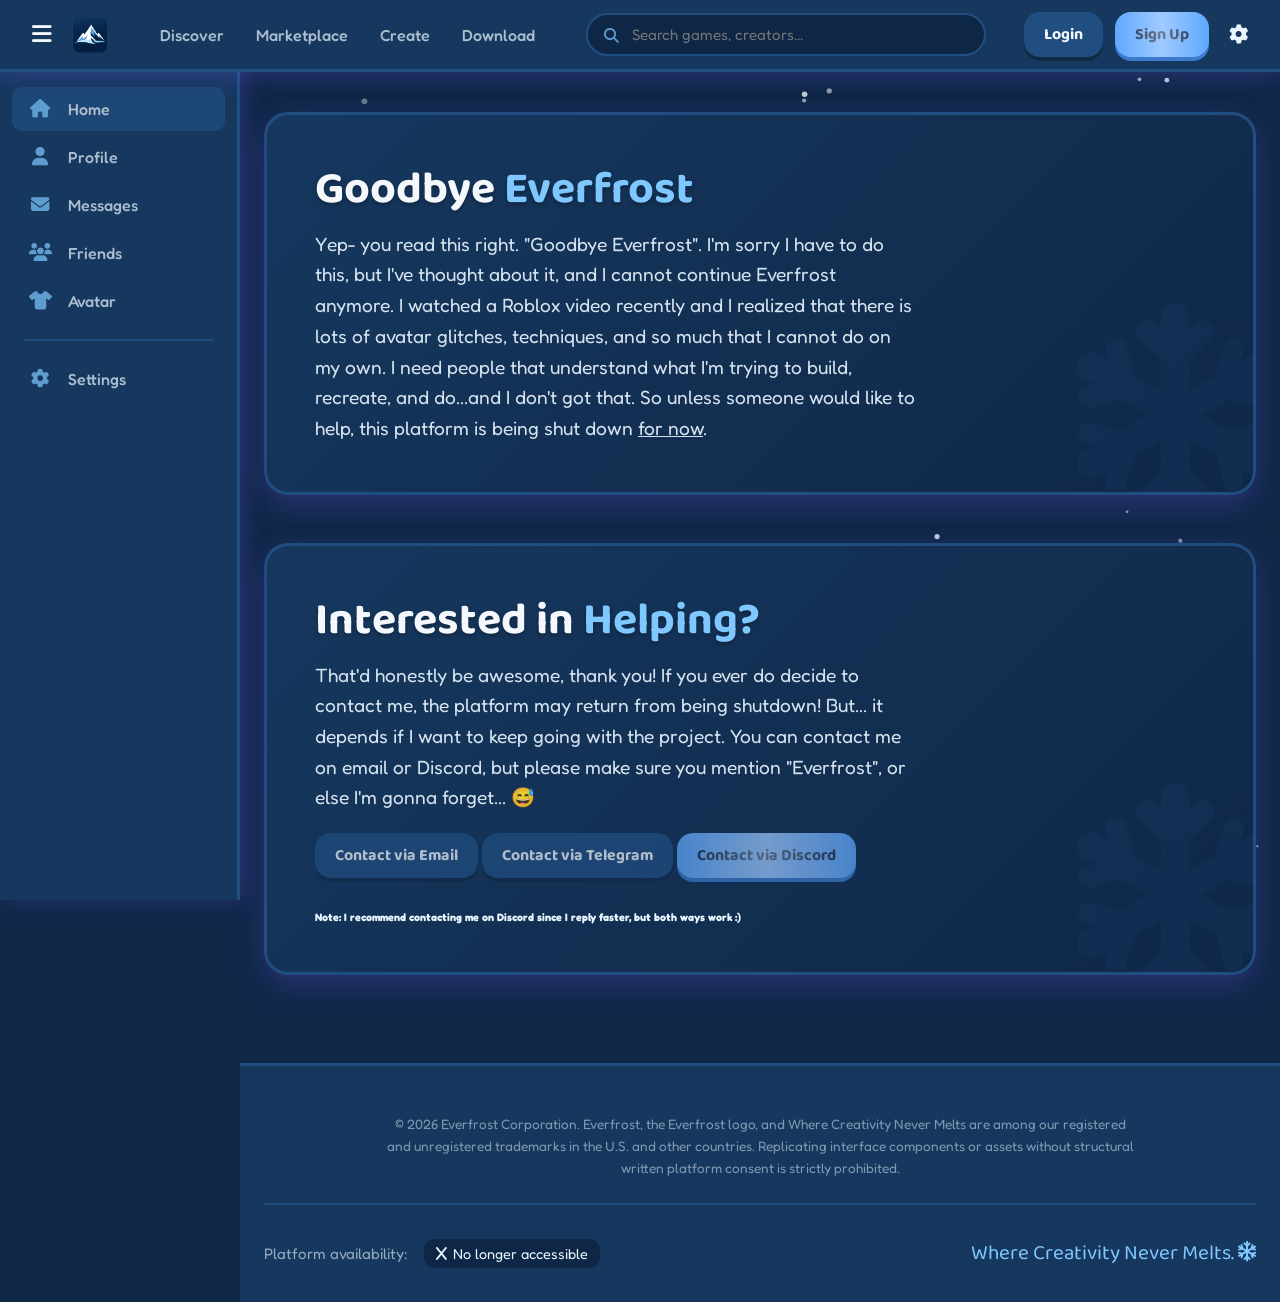
==== commit b02b854d: "Update title and footer content for shutdown notice" ====
--- a/index.html
+++ b/index.html
@@ -3,7 +3,7 @@
 <head>
     <meta charset="UTF-8">
     <meta name="viewport" content="width=device-width, initial-scale=1.0">
-    <title>Welcome to Everfrost: Where Creativity Never Melts</title>
+    <title>Farewell For Now... | Everfrost</title>
     
     <link rel="icon" href="https://everfrostapp.github.io/assets/logos/favicon.ico">
     <link rel="icon" type="image/png" href="/assets/logos/favicon-96x96.png" sizes="96x96" />
@@ -1103,7 +1103,7 @@
                     <li><a href="/games" class="ef-nav-link btn-preview-lock">Discover</a></li>
                     <li><a href="/marketplace" class="ef-nav-link btn-preview-lock">Marketplace</a></li>
                     <li><a href="/create" class="ef-nav-link btn-preview-lock">Create</a></li>
-                    <li><a href="/download" class="ef-nav-link">Download</a></li>
+                    <li><a href="/download" class="ef-nav-link btn-preview-lock">Download</a></li>
                 </ul>
             </nav>
 
@@ -1143,8 +1143,8 @@
             </div>
 
             <div class="ef-auth-actions">
-                <button class="ef-btn ef-btn-secondary">Login</button>
-                <button class="ef-btn ef-btn-primary">Sign Up</button>
+                <button class="ef-btn ef-btn-secondary btn-preview-lock">Login</button>
+                <button class="ef-btn ef-btn-primary btn-preview-lock">Sign Up</button>
                 <button class="ef-btn ef-btn-settings" id="navSettingsBtn" aria-label="Open Settings Preview"><i class="fa-solid fa-gear"></i></button>
             </div>
         </div>
@@ -1171,7 +1171,7 @@
 </li>
 
 <li class="ef-mobile-nav">
-    <a href="/download" class="ef-sidebar-link">
+    <a href="/download" class="ef-sidebar-link btn-preview-lock">
         <i class="fa-solid fa-circle-arrow-down"></i> Download
     </a>
 </li>
@@ -1190,126 +1190,26 @@
 
     <main class="ef-main-content">
         <div class="ef-content-container">
-            
+            <!--       
                         <div style="background-color: darkred; color: white;"><center><br />
                 <p>Hello! Welcome to Everfrost! This app is still in development but soon it will be an amazing experience to hang with friends and build a community. :)</p>
                             <br /></center></div><br /><hr /><br />
-
+-->
 
             <section class="ef-hero-greeting">
-                <h1 class="ef-hero-title">Welcome to <span>Everfrost</span></h1>
-                <p class="ef-hero-subtitle">Discover millions of immersive 3D experiences, create alongside a brilliant global community, and let your imagination run wild. Where creativity never melts.</p>
+                <h1 class="ef-hero-title">Goodbye <span>Everfrost</span></h1>
+                <p class="ef-hero-subtitle">Yep- you read this right. "Goodbye Everfrost". I'm sorry I have to do this, but I've thought about it, and I cannot continue Everfrost anymore. I watched a Roblox video recently and I realized that there is lots of avatar glitches, techniques, and so much that I cannot do on my own. I need people that understand what I'm trying to build, recreate, and do...and I don't got that. So unless someone would like to help, this platform is being shut down <u>for now</u>.</p>
             </section>
-
-            <section class="ef-section ef-hidden-section" id="recommendedSection">
-                <div class="ef-section-header">
-                    <h2 class="ef-section-title"><span class="ef-title-icon ef-icon-blue"><i class="fa-solid fa-sparkles"></i></span>Recommended For You</h2>
-                    <a href="#" class="ef-view-all btn-preview-lock">View All</a>
-                </div>
-                <div class="ef-carousel-container">
-                    <div class="ef-carousel-track" id="recommendedTrack">
-                        </div>
-                </div>
-            </section>
-
-            <section class="ef-section">
-                <div class="ef-section-header">
-                    <h2 class="ef-section-title"><span class="ef-title-icon"><i class="fa-solid fa-earth-americas"></i></span>Trending Worldwide</h2>
-                    <a href="#" class="ef-view-all btn-preview-lock">View All</a>
-                </div>
-                <div class="ef-carousel-container">
-                    <div class="ef-carousel-track" id="trendingWorldwideTrack">
-                        </div>
-                </div>
-            </section>
-
-            <section class="ef-section">
-                <div class="ef-section-header">
-                    <h2 class="ef-section-title"><span class="ef-title-icon ef-icon-orange"><i class="fa-solid fa-location-dot"></i></span>Trending in USA</h2>
-                    <a href="#" class="ef-view-all btn-preview-lock">View All</a>
-                </div>
-                <div class="ef-carousel-container">
-                    <div class="ef-carousel-track" id="trendingLocalTrack">
-                        </div>
-                </div>
-            </section>
-
-            <section class="ef-section">
-                <div class="ef-section-header">
-                    <h2 class="ef-section-title"><span class="ef-title-icon ef-icon-purple"><i class="fa-solid fa-user-group"></i></span>Fun With Friends</h2>
-                    <a href="#" class="ef-view-all btn-preview-lock">View All</a>
-                </div>
-                <div class="ef-carousel-container">
-                    <div class="ef-carousel-track" id="friendsTrack">
-                        </div>
-                </div>
-            </section>
-
-            <section class="ef-section">
-                <div class="ef-section-header">
-                    <h2 class="ef-section-title"><span class="ef-title-icon ef-icon-green"><i class="fa-solid fa-person-running"></i></span>Obbies</h2>
-                    <a href="#" class="ef-view-all btn-preview-lock">View All</a>
-                </div>
-                <div class="ef-carousel-container">
-                    <div class="ef-carousel-track" id="obbiesTrack">
-                        </div>
-                </div>
-            </section>
-
-            <section class="ef-section">
-                <div class="ef-section-header">
-                    <h2 class="ef-section-title"><span class="ef-title-icon ef-icon-blue"><i class="fa-solid fa-masks-theater"></i></span>Roleplay Games</h2>
-                    <a href="#" class="ef-view-all btn-preview-lock">View All</a>
-                </div>
-                <div class="ef-carousel-container">
-                    <div class="ef-carousel-track" id="roleplayTrack">
-                        </div>
-                </div>
-            </section>
-
-            <section class="ef-section">
-                <div class="ef-section-header">
-                    <h2 class="ef-section-title"><span class="ef-title-icon"><i class="fa-solid fa-crown"></i></span>Popular Creators</h2>
-                    <a href="#" class="ef-view-all btn-preview-lock">View All</a>
-                </div>
-                <div class="ef-grid ef-grid-creators">
-                    <div class="ef-card ef-creator-card ef-text-center">
-                        <div class="ef-creator-avatar-wrapper">
-                            <img src="https://everfrostapp.github.io/assets/logos/Everfrost_main.png" alt="Everfrost Studios Group Logo" class="ef-creator-avatar-img">
-                        </div>
-                        <div class="ef-card-body">
-                            <h3 class="ef-card-title">Everfrost Studios</h3>
-                            <p class="ef-creator-stats">4 Games</p>
-                        </div>
-                    </div>
-                    <div class="ef-card ef-creator-card ef-text-center">
-                        <div class="ef-creator-avatar-wrapper">
-                            <img src="https://images.unsplash.com/photo-1618005182384-a83a8bd57fbe?w=150&auto=format&fit=crop&q=60" alt="CyberChill Group Logo" class="ef-creator-avatar-img">
-                        </div>
-                        <div class="ef-card-body">
-                            <h3 class="ef-card-title">CyberChill</h3>
-                            <p class="ef-creator-stats">12 Games</p>
-                        </div>
-                    </div>
-                    <div class="ef-card ef-creator-card ef-text-center">
-                        <div class="ef-creator-avatar-wrapper">
-                            <img src="https://images.unsplash.com/photo-1607604276583-eef5d076aa5f?w=150&auto=format&fit=crop&q=60" alt="Flurry Labs Group Logo" class="ef-creator-avatar-img">
-                        </div>
-                        <div class="ef-card-body">
-                            <h3 class="ef-card-title">Flurry Labs</h3>
-                            <p class="ef-creator-stats">2 Games</p>
-                        </div>
-                    </div>
-                    <div class="ef-card ef-creator-card ef-text-center">
-                        <div class="ef-creator-avatar-wrapper">
-                            <img src="https://images.unsplash.com/photo-1534447677768-be436bb09401?w=150&auto=format&fit=crop&q=60" alt="Apex Horizon Group Logo" class="ef-creator-avatar-img">
-                        </div>
-                        <div class="ef-card-body">
-                            <h3 class="ef-card-title">Apex Horizon</h3>
-                            <p class="ef-creator-stats">7 Games</p>
-                        </div>
-                    </div>
-                </div>
+            
+            
+            <section class="ef-hero-greeting">
+                <h1 class="ef-hero-title">Interested in <span>Helping?</span></h1>
+                <p class="ef-hero-subtitle">That'd honestly be awesome, thank you! If you ever do decide to contact me, the platform may return from being shutdown! But... it depends if I want to keep going with the project. You can contact me on email or Discord, but please make sure you mention "Everfrost", or else I'm gonna forget... 😅</p>
+                <br />
+                <a href="mailto:tylerbloxofficialyt@gmail.com?subject=Everfrost:%20I%27d%20Like%20to%20Help%20Out!" target="_blank"><button class="ef-btn ef-btn-secondary">Contact via Email</button></a>
+                <a href="https://t.me/NothingButTyler"><button class="ef-btn ef-btn-secondary">Contact via Telegram</button></a>
+                <a href="https://nbtofcl.short.gy/dc" target="_blank"><button class="ef-btn ef-btn-primary">Contact via Discord</button></a>
+                <br /><h6>&nbsp;</h6><br /><h6>Note: I recommend contacting me on Discord since I reply faster, but both ways work :)</h6>
             </section>
 
         </div>
@@ -1317,7 +1217,7 @@
 
     <footer class="ef-footer">
         <div class="ef-footer-container">
-            <div class="ef-footer-preview-alert">
+            <!--         <div class="ef-footer-preview-alert">
                 <p class="ef-footer-preview-text">You're currently previewing Everfrost.</p>
                 <p class="ef-footer-cta-text">Sign in to:</p>
                 <ul class="ef-footer-features-list">
@@ -1333,9 +1233,9 @@
                         <a href="home.html" class="guestLoginBtn ef-footer-legal-link">Login as a guest</a>
                     </div>
                 </div>
-            </div>
-
-            <ul class="ef-footer-legal-nav">
+            </div>-->
+
+     <!--       <ul class="ef-footer-legal-nav">
                 <li><a href="#" class="ef-footer-legal-link">About Us</a></li>
                 <li><a href="#" class="ef-footer-legal-link">Jobs</a></li>
                 <li><a href="#" class="ef-footer-legal-link">Blog</a></li>
@@ -1346,7 +1246,7 @@
                 <li><a href="#" class="ef-footer-legal-link">Privacy Policy</a></li>
                 <li><a href="#" class="ef-footer-legal-link">Community Rules</a></li>
                 <li><a href="#" class="ef-footer-legal-link">Safety &amp; Moderation</a></li>
-            </ul>
+            </ul>-->
 
             <div class="ef-footer-corporate-info">
                 © 2026 Everfrost Corporation. Everfrost, the Everfrost logo, and Where Creativity Never Melts are among our registered and unregistered trademarks in the U.S. and other countries. Replicating interface components or assets without structural written platform consent is strictly prohibited.
@@ -1358,10 +1258,11 @@
                 <div class="ef-footer-platforms">
                     <span class="ef-platform-label">Platform availability:</span>
                     <ul class="ef-platform-list">
-                        <li class="ef-platform-item"><i class="fa-brands fa-windows"></i> Windows</li>
+                        <!--     <li class="ef-platform-item"><i class="fa-brands fa-windows"></i> Windows</li>
                         <li class="ef-platform-item"><i class="fa-brands fa-apple"></i> macOS</li>
                         <li class="ef-platform-item"><i class="fa-solid fa-mobile-screen-button"></i> iOS</li>
-                        <li class="ef-platform-item"><i class="fa-brands fa-android"></i> Android</li>
+                        <li class="ef-platform-item"><i class="fa-brands fa-android"></i> Android</li>-->
+                        <li class="ef-platform-item"><i class="fa-solid fa-x"></i> No longer accessible</li>
                     </ul>
                 </div>
                 <div class="ef-footer-slogan">Where Creativity Never Melts. <i class="fa-regular fa-snowflake"></i></div>
@@ -1372,20 +1273,20 @@
     <div class="ef-modal-backdrop" id="previewModal">
         <div class="ef-modal">
             <div class="ef-modal-header">
-                <h3 class="ef-modal-title">Everfrost Feature</h3>
+                <h3 class="ef-modal-title">Unavailable</h3>
                 <button class="ef-modal-close-btn" id="modalCloseBtn">×</button>
             </div>
             <div class="ef-modal-body">
-                <p class="ef-modal-highlight">You're currently previewing Everfrost.</p>
-                <p class="ef-modal-text">To play games, view profiles, message friends, and customize characters, you'll need to create an account.</p>
+                <p class="ef-modal-highlight">Everfrost is shutting down as of August 1, 2026.</p>
+                <p class="ef-modal-text">Yes, you read that right- Everfrost shut down on August 1, 2026. Read the message of why I did this by closing this popup.</p>
             </div>
-            <div class="ef-modal-footer">
+      <!--      <div class="ef-modal-footer">
                 <button class="ef-btn ef-btn-primary">Create Account</button>
                 <button class="ef-btn ef-btn-secondary">Login</button>
                 <div class="guest-login-container" style="text-align: center; margin-top: 15px;">
                     <a href="home.html" class="guestLoginBtn ef-footer-legal-link">Login as a guest</a>
                 </div>
-            </div>
+            </div>-->
         </div>
     </div>
 
@@ -1446,7 +1347,7 @@
             { id: 23, title: "Cyber-Nation Sim", dev: "HoloMatrix", rating: "86%", active: "15.9k", thumb: "https://images.unsplash.com/photo-1538481199705-c710c4e965fc?w=400&q=80", category: "roleplay" },
             { id: 24, title: "Retro Arcade Tycoon", dev: "Flurry Labs", rating: "92%", active: "33.4k", thumb: "https://images.unsplash.com/photo-1511512578047-dfb367046420?w=400&q=80", category: "roleplay" },
             { id: 25, title: "Cozy Cafe Roleplay", dev: "Boba Bliss", rating: "95%", active: "41.0k", thumb: "https://images.unsplash.com/photo-1554118811-1e0d58224f24?w=400&q=80", category: "roleplay" }
-        ];
+        ]; 
 
         // 2. GENERATE CARDS SYSTEMATICIALLY
         function createGameCardHTML(game) {
@@ -1694,4 +1595,4 @@
         });
     </script>
 </body>
-</html>
+    </html>
